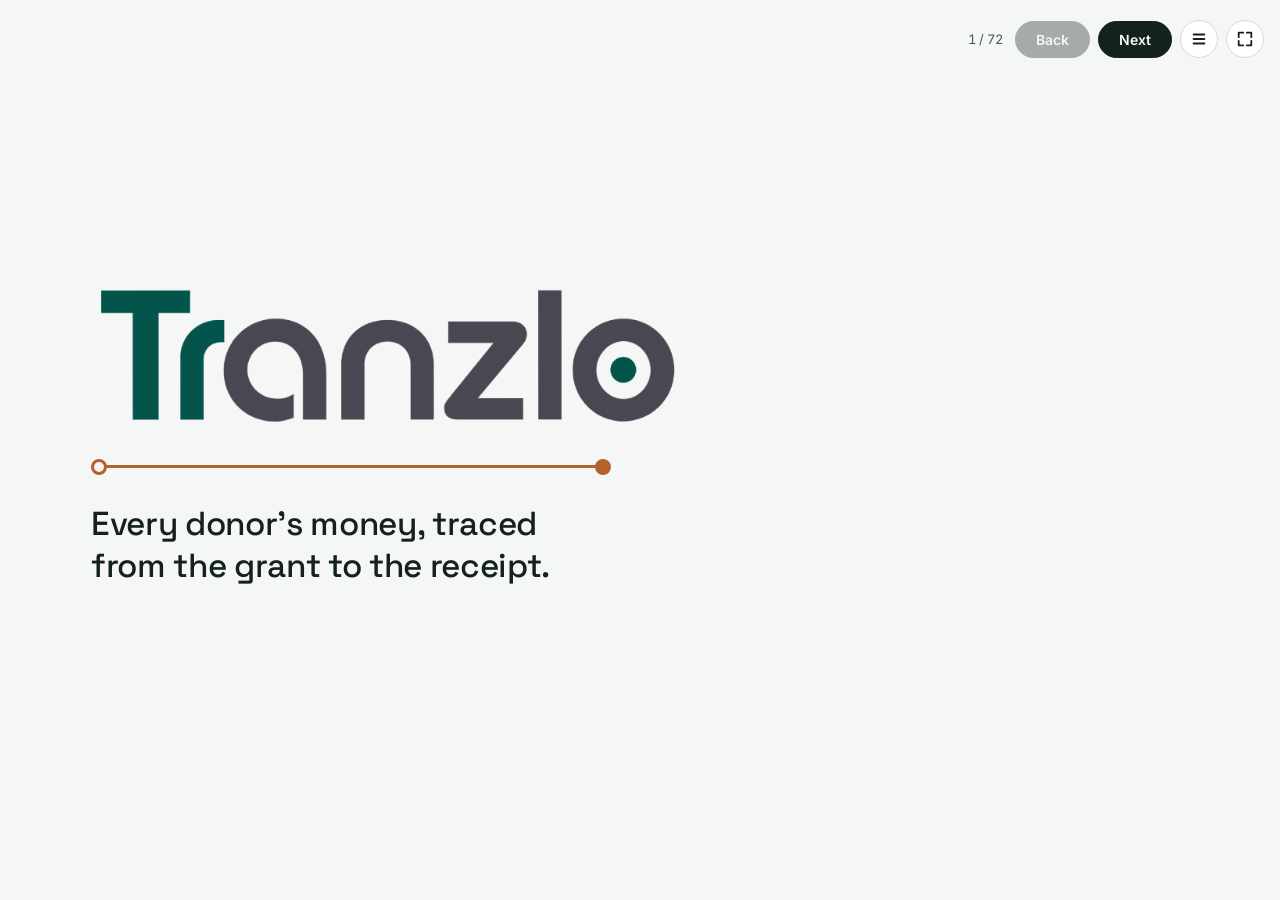
==== Tranzlo-for-ALC.html @ a887c0bc "Initial commit" ====
<!doctype html><html><head><meta charset=utf8><meta name=viewport content="width=device-width,initial-scale=1,viewport-fit=cover"><style>:root{color-scheme:light;box-sizing:border-box;padding-top:env(safe-area-inset-top,0px);padding-bottom:env(safe-area-inset-bottom,0px)}html{scroll-padding-top:env(safe-area-inset-top,0px)}body{margin:0;padding:0;font:14px -apple-system,BlinkMacSystemFont,sans-serif;background:#fff;color:#000}img{max-width:100%}[hidden]:not([hidden=until-found i]){display:none!important}</style></head><body>
<title>Tranzlo for ALC</title>
<meta name="claude:viewport-fit-sides" content="cover">
<link rel="stylesheet" href="https://fonts.googleapis.com/css2?family=Inter:wght@400;500;600&family=Space+Grotesk:wght@500;600;700&display=swap">
<style>
/* Layout: a presenting stage. Step bar on top, the nested-box picture on the left, the current step's points on the right. */
:root{
  --bg:#f5f7f6; --card:#ffffff; --ink:#14211d; --ink-2:#44554f; --line:#d5ddd9;
  --brand:#2d6254; --brand-soft:#e6f0ec; --brand-ink:#1a3e36;
  --copper:#b4622a; --copper-soft:#f8ece2;
  --loc:#ffffff; --dim:.2; --on-light:block; --on-dark:none;
  --display:"Space Grotesk","Segoe UI",system-ui,sans-serif;
  --body:"Inter","Segoe UI",system-ui,sans-serif;
}
@media (prefers-color-scheme: dark){ :root:not([data-theme="light"]){
  --bg:#0f1715; --card:#16211e; --ink:#e9f0ed; --ink-2:#a5b5af; --line:#2c3b36;
  --brand:#6fbfa9; --brand-soft:#1a2f29; --brand-ink:#bfe6da;
  --copper:#e39a62; --copper-soft:#33241a; --loc:#1d2b27; --on-light:none; --on-dark:block; color-scheme:dark } }
:root[data-theme="dark"]{
  --bg:#0f1715; --card:#16211e; --ink:#e9f0ed; --ink-2:#a5b5af; --line:#2c3b36;
  --brand:#6fbfa9; --brand-soft:#1a2f29; --brand-ink:#bfe6da;
  --copper:#e39a62; --copper-soft:#33241a; --loc:#1d2b27; --on-light:none; --on-dark:block; color-scheme:dark }

*{box-sizing:border-box}
body{background:var(--bg);color:var(--ink);font-family:var(--body);font-size:16px;line-height:1.45}
.wrap{max-width:1440px;margin:0 auto;padding-block:20px 32px;
  padding-left:max(16px, env(safe-area-inset-left, 0px));padding-right:max(16px, env(safe-area-inset-right, 0px));
  display:flex;flex-direction:column;gap:16px}
.eyebrow{font-size:12px;letter-spacing:.12em;text-transform:uppercase;color:var(--brand);font-weight:600}
h1{font-family:var(--display);font-size:clamp(22px,2.6vw,34px);line-height:1.15;margin:4px 0 0;text-wrap:balance;letter-spacing:-.02em}

/* Step bar */
.bar{display:flex;flex-wrap:wrap;gap:8px;align-items:center}
.bar button{font:600 14px var(--body);padding:9px 14px;border-radius:999px;border:1px solid var(--line);
  background:var(--card);color:var(--ink-2);cursor:pointer}
.bar button:focus-visible{outline:3px solid var(--copper);outline-offset:2px}
.bar .step[aria-current="step"]{background:var(--brand);border-color:var(--brand);color:var(--bg)}
.bar .step .n{opacity:.7;margin-right:6px;font-variant-numeric:tabular-nums}
.bar .nav{background:var(--ink);border-color:var(--ink);color:var(--bg);padding-inline:20px}
.bar .nav:disabled{opacity:.35;cursor:default}
.bar .steps{display:flex;flex-wrap:wrap;gap:8px;flex:1 1 auto}
.bar .navs{display:flex;gap:8px;align-items:center}
.bar .icon{width:38px;height:38px;padding:0;display:inline-flex;align-items:center;justify-content:center;color:var(--ink)}
.bar .icon svg{width:18px;height:18px;display:block}
.bar .hint{font-size:12px;color:var(--ink-2)}

/* Stage */
.stage{display:grid;grid-template-columns:minmax(0,1.9fr) minmax(0,1fr);gap:20px;align-items:stretch;flex:1 1 auto}
@media (max-width:1000px){.stage{grid-template-columns:minmax(0,1fr)}}

/* Picture */
.fig{container-type:inline-size;container-name:fig;min-width:0;display:flex;flex-direction:column}
.group{border:2px solid var(--brand);border-radius:18px;background:var(--card);padding:16px;display:flex;flex-direction:column;gap:14px;transition:border-color .2s;flex:1 1 auto}
.group-head{display:flex;flex-wrap:wrap;gap:8px 16px;align-items:center;justify-content:space-between}
.group-head .name{font-family:var(--display);font-weight:700;font-size:20px}
.group-head .sub{color:var(--ink-2);font-size:13px;margin-left:8px;font-family:var(--body);font-weight:400}
.chip{border:1px solid var(--line);border-radius:999px;padding:5px 12px;font-size:13px;color:var(--ink-2);background:var(--bg)}
.companies{display:grid;grid-template-columns:minmax(0,1fr) auto minmax(0,1fr);gap:10px;align-items:stretch;flex:1 1 auto}
.company{container-type:inline-size;min-width:0;border:1.5px solid var(--brand);background:var(--brand-soft);border-radius:14px;padding:14px;
  display:flex;flex-direction:column;gap:12px;transition:border-color .2s,background .2s}
.co-head .name{font-family:var(--display);font-weight:600;font-size:17px;color:var(--brand-ink);overflow-wrap:anywhere}
.co-head .sub{font-size:12.5px;color:var(--ink-2)}
.locs{display:grid;grid-template-columns:minmax(0,1fr);grid-auto-rows:1fr;gap:8px;flex:1 1 auto}
.loc{min-width:0;background:var(--loc);border:1.5px solid var(--line);border-radius:10px;padding:10px 12px;display:flex;flex-direction:column;justify-content:center}
.loc .name{font-weight:600;font-size:14px;overflow-wrap:anywhere}
.loc .sub{font-size:12.5px;color:var(--ink-2);margin-top:4px}
.mv{display:flex;flex-wrap:wrap;align-items:center;gap:6px 10px;background:var(--copper-soft);border-radius:10px;padding:8px 12px;font-size:13px}
.mv b{color:var(--copper);font-weight:600}
.mv .route{display:inline-flex;align-items:center;gap:8px;font-weight:600;color:var(--ink)}
.arrow{display:inline-block;width:34px;height:2px;background:var(--copper);position:relative;flex:none}
.arrow::after{content:"";position:absolute;right:-1px;top:-4px;border-left:8px solid var(--copper);border-top:5px solid transparent;border-bottom:5px solid transparent}
.link{display:flex;flex-direction:column;align-items:center;justify-content:center;gap:8px;text-align:center;font-size:12.5px;font-weight:600;color:var(--copper);width:74px}
.link .arrow{width:44px}
.note{font-size:13px;color:var(--ink-2)}
.note b{color:var(--copper);font-weight:600}
@container fig (max-width:640px){
  .companies{grid-template-columns:minmax(0,1fr)}
  .link{flex-direction:row;width:auto;padding:2px 0}
  .link .arrow{transform:rotate(90deg);width:26px}
}
.cap{color:var(--ink-2);font-size:13px;margin:8px 4px 0}

/* Focus: everything fades except the level being explained */
.part{transition:opacity .2s}
.fig.focus .part{opacity:var(--dim)}
.fig.focus .part.on{opacity:1}
/* One fade level only: a part inside a faded box is not faded a second time */
.fig.focus .part:not(.on) .part{opacity:1}
/* The boxes in focus stand out clearly */
.fig.focus .ctl-card.part.on,.fig.focus .mini.part.on,.fig.focus .floor.part.on,.fig.focus .doc.part.on,.fig.focus .ctl-row.part.on,.fig.focus .role.part.on{border-color:var(--brand);box-shadow:0 0 0 3px var(--brand-soft)}
.fig.focus .pstep.part.on{border-color:var(--brand);border-top-color:var(--copper);box-shadow:0 0 0 3px var(--brand-soft)}
.fig:not([data-focus=""]):not([data-focus="company"]) .company{border-color:var(--line);background:transparent}
.fig:not([data-focus=""]):not([data-focus="group"]) .group{border-color:var(--line)}
.fig[data-focus="location"] .loc{border-color:var(--brand)}
@media (prefers-reduced-motion: reduce){.part,.group,.company{transition:none}}

/* Points for the current step */
.panel{min-width:0;background:var(--card);border:1px solid var(--line);border-radius:14px;padding:20px 22px}
.panel .count{font-size:12px;letter-spacing:.1em;text-transform:uppercase;color:var(--ink-2);font-weight:600}
.panel h2{font-family:var(--display);font-size:26px;margin:4px 0 2px;letter-spacing:-.01em}
.panel .what{color:var(--ink-2);margin:0 0 14px;font-size:15px}
.panel ul{margin:0;padding-left:20px;display:flex;flex-direction:column;gap:10px;font-size:17px}
.panel .gain{margin:16px 0 0;padding:12px 14px;border-radius:10px;background:var(--brand-soft);font-size:15px}
.panel .gain b{color:var(--brand-ink)}
.panel[data-k="move"] .gain{background:var(--copper-soft)}
.panel[data-k="move"] .gain b{color:var(--copper)}

details{border:1px dashed var(--line);border-radius:12px;padding:10px 16px;color:var(--ink-2);font-size:14px}
summary{cursor:pointer;font-weight:600;color:var(--ink)}
details ol{margin:10px 0 0;padding-left:20px;display:flex;flex-direction:column;gap:4px}
:fullscreen .wrap{padding-block:28px}
:fullscreen details{display:none}

/* Deck: the bar sits between each page's title and its stage */
[hidden]{display:none!important}
.page{display:contents}
.page>header{order:1} .bar{order:2} .page>.stage{order:3} details{order:4}
.bar .navs{margin-left:auto}
.bar .pos{font-size:13px;color:var(--ink-2);font-variant-numeric:tabular-nums;margin-right:4px}

/* Start page */
.intro{min-width:0;container-type:inline-size;display:flex;flex-direction:column;gap:16px}
.cable{display:grid;grid-template-columns:repeat(8,minmax(0,1fr));background:var(--card);border:1px solid var(--line);border-radius:14px;padding:20px 8px 16px}
.node{position:relative;display:flex;flex-direction:column;align-items:center;gap:10px;text-align:center;font-size:13px;font-weight:600;min-width:0}
.node i{width:16px;height:16px;border-radius:50%;background:var(--card);border:3px solid var(--copper);position:relative;z-index:1}
.node::before{content:"";position:absolute;top:7px;left:-50%;width:100%;height:3px;background:var(--copper)}
.node:first-child::before{display:none}
.node:last-child i{background:var(--copper)}
.areas{display:grid;grid-template-columns:repeat(3,minmax(0,1fr));gap:12px;flex:1 1 auto}
.area{min-width:0;background:var(--card);border:1px solid var(--line);border-radius:12px;padding:14px 16px;display:flex;flex-direction:column;justify-content:center;gap:3px}
.area h3{font-family:var(--display);font-size:19px;margin:0 0 4px;color:var(--brand)}
.area p{margin:0;font-size:14px;color:var(--ink-2)}
.every{background:var(--brand-soft);border-radius:12px;padding:12px 16px;font-size:14.5px}
.every b{color:var(--brand-ink)}
.agenda{margin:0;padding-left:22px;display:flex;flex-direction:column;gap:10px;font-size:16px}
.agenda li::marker{color:var(--brand);font-weight:700}
.agenda b{display:block;font-weight:600}
.agenda span{display:block;font-size:13.5px;color:var(--ink-2)}
@container (max-width:620px){
  .cable{grid-template-columns:repeat(4,minmax(0,1fr));row-gap:16px}
  .node:nth-child(5)::before{display:none}
  .areas{grid-template-columns:repeat(2,minmax(0,1fr))}
}

/* Logo on every page, and the brand mark as a faint watermark */
.on-light{display:var(--on-light)} .on-dark{display:var(--on-dark)}
#deck{position:relative}
.brand{position:absolute;top:22px;right:max(16px, env(safe-area-inset-right, 0px))}
.brand img{height:30px;width:auto}
.wm{position:fixed;right:-7vmin;bottom:-9vmin;width:46vmin;opacity:.05;pointer-events:none;z-index:5}
.wm img{width:100%;height:auto}

/* Cover: the logo large, one tagline, nothing else */
.stage.cover{grid-template-columns:minmax(0,1fr);align-items:center}
.cover-in{display:flex;flex-direction:column;gap:28px;align-items:flex-start;padding:4% 6% 10%}
.cover-logo img{height:clamp(64px,13vw,150px);width:auto;max-width:100%}
.cover-line{display:flex;align-items:center;width:min(520px,80%);height:16px;position:relative}
.cover-line::before{content:"";position:absolute;left:8px;right:8px;top:6.5px;height:3px;background:var(--copper)}
.cover-line i{width:16px;height:16px;border-radius:50%;border:3px solid var(--copper);background:var(--bg);position:relative}
.cover-line i:last-child{margin-left:auto;background:var(--copper)}
.tagline{font-family:var(--display);font-weight:500;font-size:clamp(20px,2.6vw,34px);line-height:1.25;margin:0;max-width:24ch;text-wrap:balance;letter-spacing:-.01em}

/* Page: control and proof. One document in the middle, the five controls around it. */
.ctl{gap:12px}
.ctl-row,.ctl-card,.doc{min-width:0;background:var(--card);border:1px solid var(--line);border-radius:14px;padding:14px 16px}
.ctl-cap{font-size:12px;letter-spacing:.1em;text-transform:uppercase;font-weight:600;color:var(--brand);margin-bottom:8px}
.flow{display:flex;flex-wrap:wrap;align-items:center;gap:8px 10px}
.st{border:1.5px solid var(--line);border-radius:10px;padding:8px 14px;background:var(--bg);min-width:0}
.st b{display:block;font-size:14.5px}
.st span{font-size:12.5px;color:var(--ink-2)}
.st.done{border-color:var(--brand);background:var(--brand-soft)}
.rule{margin-left:auto;background:var(--copper-soft);color:var(--copper);font-weight:600;font-size:13px;border-radius:999px;padding:6px 14px}
.ctl-mid{display:grid;grid-template-columns:minmax(0,1fr) minmax(0,1.15fr) minmax(0,1fr);gap:12px;flex:1 1 auto}
.ctl-card{display:flex;flex-direction:column}
.kv{display:flex;justify-content:space-between;gap:10px;padding:7px 0;border-top:1px solid var(--line);font-size:14px}
.kv:first-of-type{border-top:0}
.kv span:last-child{color:var(--ink-2);text-align:right}
.doc{border:2px solid var(--brand);display:flex;flex-direction:column;gap:6px;justify-content:center}
.doc .kind{font-size:12px;letter-spacing:.1em;text-transform:uppercase;font-weight:600;color:var(--ink-2)}
.doc .no{font-family:var(--display);font-weight:700;font-size:30px;letter-spacing:-.01em;line-height:1.1}
.doc .line{font-size:14.5px;color:var(--ink-2)}
.files{margin-top:10px;display:flex;flex-direction:column;gap:6px}
.file{display:flex;align-items:center;gap:8px;font-size:13.5px;background:var(--bg);border:1px solid var(--line);border-radius:8px;padding:6px 10px;overflow-wrap:anywhere}
.file i{flex:none;width:12px;height:15px;border:1.5px solid var(--copper);border-radius:2px}
.chain{display:flex;flex-direction:column;gap:0}
.chain div{position:relative;padding:6px 0 6px 22px;font-size:14px}
.chain div::before{content:"";position:absolute;left:4px;top:11px;width:9px;height:9px;border-radius:50%;border:2px solid var(--copper);background:var(--card);z-index:1}
.chain div::after{content:"";position:absolute;left:8.5px;top:20px;bottom:-11px;width:2px;background:var(--copper)}
.chain div:last-child::after{display:none}
.chain .this{font-weight:700}
.chain .this::before{background:var(--copper)}
.log{display:grid;grid-template-columns:auto auto minmax(0,1fr);gap:6px 18px;font-size:14px;font-variant-numeric:tabular-nums}
.log .t,.log .w{color:var(--ink-2)}
.log .chg b{color:var(--copper);font-weight:600}
@container fig (max-width:640px){
  .ctl-mid{grid-template-columns:minmax(0,1fr)}
  .rule{margin-left:0}
  .log{grid-template-columns:auto minmax(0,1fr)} .log .w{display:none}
}

/* Page: customer desk. The chat on the left, what the desk makes of it on the right. */
.desk{gap:0}
.desk-grid{display:grid;grid-template-columns:minmax(0,1fr) minmax(0,1.05fr);gap:12px;flex:1 1 auto}
.chat{min-width:0;background:var(--card);border:1px solid var(--line);border-radius:14px;padding:14px 16px;display:flex;flex-direction:column;gap:8px}
.chat-head{display:flex;flex-wrap:wrap;align-items:center;gap:8px;margin-bottom:2px}
.chat-head b{font-family:var(--display);font-size:17px;margin-right:auto}
.msg{max-width:86%;align-self:flex-start;background:var(--bg);border:1px solid var(--line);border-radius:12px 12px 12px 4px;padding:7px 12px;font-size:14px}
.msg small{display:block;font-size:11.5px;color:var(--ink-2);font-weight:600;margin-bottom:1px}
.msg.us{align-self:flex-end;background:var(--brand-soft);border-color:transparent;border-radius:12px 12px 4px 12px}
.msg.ai{background:var(--copper-soft)}
.msg.ai small{color:var(--copper)}
.msg .file{display:inline-flex;margin-top:2px}
.desk-side{min-width:0;display:flex;flex-direction:column;gap:12px}
.desk-side .ctl-card{flex:1 1 auto;justify-content:center}
.stages{display:flex;flex-wrap:wrap;gap:6px}
.stg{font-size:13px;font-weight:600;border:1.5px solid var(--line);border-radius:999px;padding:5px 12px;color:var(--ink-2)}
.stg.done{background:var(--brand-soft);border-color:transparent;color:var(--brand-ink)}
.stg.now{border-color:var(--copper);color:var(--copper);background:var(--copper-soft)}
.fin{margin-top:10px;font-size:13px;color:var(--ink-2)}
.fin b{color:var(--copper);font-weight:600}
.tiles{display:grid;grid-template-columns:repeat(4,minmax(0,1fr));gap:8px}
.tile{min-width:0;background:var(--card);border:1px solid var(--line);border-radius:12px;padding:10px 12px}
.tile b{display:block;font-family:var(--display);font-size:22px;line-height:1.1;font-variant-numeric:tabular-nums}
.tile span{font-size:12.5px;color:var(--ink-2)}
@container fig (max-width:640px){
  .desk-grid{grid-template-columns:minmax(0,1fr)}
  .tiles{grid-template-columns:repeat(2,minmax(0,1fr))}
}

/* Page: the whole order journey. Eight stops across, three lanes down. */
.lanes-wrap{overflow-x:auto;flex:1 1 auto;display:flex;background:var(--card);border:1px solid var(--line);border-radius:14px;padding:16px}
.lanes{flex:1 1 auto;min-width:760px;display:grid;grid-template-columns:70px repeat(8,minmax(0,1fr));grid-template-rows:auto repeat(3,minmax(0,1fr));gap:6px}
.lane-name{font-size:11.5px;letter-spacing:.08em;text-transform:uppercase;font-weight:600;color:var(--ink-2);display:flex;align-items:center}
.lanes .node::before{left:calc(-50% - 6px);width:calc(100% + 6px)}
.lanes .node.first::before{display:none}
.lanes .node{padding:4px 0 8px;font-size:13.5px}
.cell{min-width:0;border-radius:10px;padding:9px 7px;font-size:12.5px;line-height:1.35;display:flex;align-items:center;overflow-wrap:break-word}
.cell.cu{background:var(--bg);border:1px solid var(--line)}
.cell.co{background:var(--brand-soft);color:var(--brand-ink);font-weight:500}
.cell.fi{background:var(--copper-soft)}
.cell.fi.none{background:transparent;border:1px dashed var(--line);color:var(--ink-2)}
.panel .kv span:first-child{color:var(--ink-2);flex:none}
.panel .kv{font-size:15px}
/* Where we are: the small journey line on each journey page */
.track{display:flex;flex-wrap:wrap;align-items:center;gap:4px 6px;font-size:11.5px;font-weight:600;letter-spacing:.04em;color:var(--ink-2)}
.track b{letter-spacing:.12em;text-transform:uppercase;color:var(--brand);margin-right:6px;font-size:12px}
.track span{padding:2px 9px;border-radius:999px;border:1px solid var(--line)}
.track span[role="button"]{cursor:pointer}
.track span[role="button"]:hover{border-color:var(--copper)}
.track span.past{background:var(--brand-soft);border-color:transparent;color:var(--brand-ink)}
.track span.here{background:var(--copper);border-color:var(--copper);color:var(--bg)}

/* Journey page, enhanced: icon rail on top; the whole view shows three lanes, a stop view opens that stop large. */
.jcard{flex:1 1 auto;display:flex;flex-direction:column;gap:12px;background:var(--card);border:1px solid var(--line);border-radius:14px;padding:18px 16px 16px;min-width:0}
.jscroll{overflow-x:auto;display:flex;flex:1 1 auto;padding-top:6px}
.fig.focus .jscroll{flex:0 0 auto}
.fig.focus .lanes .cell,.fig.focus .lanes .lane-name{display:none}
.fig.focus .lanes{grid-template-rows:auto}
.stop{position:relative;display:flex;flex-direction:column;align-items:center;gap:7px;text-align:center;font-size:13.5px;font-weight:600;padding-bottom:6px;min-width:0}
.stop .ico{width:44px;height:44px;border-radius:50%;border:2px solid var(--copper);background:var(--card);color:var(--copper);display:grid;place-items:center;position:relative;z-index:1;transition:background .2s,color .2s,border-color .2s}
.stop svg{width:22px;height:22px;display:block}
.stop::before{content:"";position:absolute;top:21px;left:calc(-50% - 6px);width:calc(100% + 6px);height:3px;background:var(--copper)}
.stop.first::before{display:none}
.fig.focus .stop.part{opacity:1}
.fig.focus .stop{color:var(--ink-2)}
.fig.focus .stop::before{background:var(--line)}
.fig.focus .stop .ico{border-color:var(--line);color:var(--ink-2)}
.fig.focus .stop.past::before,.fig.focus .stop.on::before{background:var(--copper)}
.fig.focus .stop.past .ico{background:var(--brand-soft);border-color:var(--brand);color:var(--brand)}
.fig.focus .stop.on{color:var(--ink)}
.fig.focus .stop.on .ico{background:var(--copper);border-color:var(--copper);color:var(--card);box-shadow:0 0 0 4px var(--copper-soft)}
.sd{display:none}
.fig.focus .sd.on{display:flex;flex-direction:column;gap:10px;flex:1 1 auto}
.band{flex:1 1 0;min-width:0;border-radius:12px;padding:14px 18px;display:grid;grid-template-columns:96px minmax(0,1fr);align-items:center;gap:8px}
.band.cu{background:var(--bg);border:1px solid var(--line)}
.band.co{background:var(--brand-soft)}
.band.fi{background:var(--copper-soft)}
.band.fi.none{background:transparent;border:1px dashed var(--line)}
.band .big{font-family:var(--display);font-weight:600;font-size:22px;line-height:1.2;margin:0;letter-spacing:-.01em}
.band.fi.none .big{color:var(--ink-2);font-weight:500}
.docs{display:flex;flex-wrap:wrap;gap:6px;margin-top:10px}
.docs span{background:var(--card);border-radius:999px;padding:4px 12px;font-size:13.5px;font-weight:500;color:var(--brand-ink)}
@container fig (max-width:640px){ .band{grid-template-columns:minmax(0,1fr)} .band .big{font-size:19px} }

/* Page: sale order. The order document on the left, what happens around it on the right. */
.so-grid{display:grid;grid-template-columns:minmax(0,1.1fr) minmax(0,1fr);gap:12px;flex:1 1 auto}
.doc.so{justify-content:flex-start;gap:12px;background:var(--card)}
.so-head{display:flex;align-items:baseline;gap:10px;flex-wrap:wrap}
.so-head .no{font-size:26px}
.tag{margin-left:auto;font-size:12.5px;font-weight:600;border-radius:999px;padding:4px 12px;background:var(--copper-soft);color:var(--copper)}
.so-meta{display:grid;grid-template-columns:repeat(2,minmax(0,1fr));gap:8px 16px;font-size:14px}
.so-meta small{display:block;font-size:11.5px;color:var(--ink-2);font-weight:600;letter-spacing:.04em;text-transform:uppercase}
.so-lines{display:grid;grid-template-columns:minmax(0,1fr) auto auto auto;gap:6px 14px;font-size:14px;font-variant-numeric:tabular-nums;border-top:1px solid var(--line);border-bottom:1px solid var(--line);padding:10px 0}
.so-lines .h{font-size:11.5px;color:var(--ink-2);font-weight:600;letter-spacing:.04em;text-transform:uppercase}
.so-lines .r{text-align:right}
.so-stock{background:var(--copper-soft);border-radius:10px;padding:8px 12px;font-size:13.5px}
.so-stock b{color:var(--copper)}
.so-tot{margin-top:auto;display:grid;grid-template-columns:minmax(0,1fr) auto;gap:4px 18px;font-size:14px;font-variant-numeric:tabular-nums}
.so-tot span:nth-child(odd){text-align:right;color:var(--ink-2)}
.so-tot span:nth-child(even){text-align:right}
.so-tot .net{font-family:var(--display);font-weight:700;font-size:18px;color:var(--ink)}
.so-side{min-width:0;display:flex;flex-direction:column;gap:12px}
.so-side .ctl-card{flex:1 1 auto;justify-content:center;padding:12px 16px}
.so-side .st{padding:5px 10px}
.so-side .st b{font-size:13.5px}
.pbar{display:grid;grid-template-columns:86px minmax(0,1fr) auto;align-items:center;gap:10px;font-size:13.5px;padding:3px 0;font-variant-numeric:tabular-nums}
.pbar i{display:block;height:8px;border-radius:4px;background:var(--line);position:relative;overflow:hidden}
.pbar i::after{content:"";position:absolute;inset:0 auto 0 0;width:var(--w,0%);background:var(--brand);border-radius:4px}
.pbar span:last-child{color:var(--ink-2)}
.so-side .kv{padding:4px 0;font-size:13.5px;font-variant-numeric:tabular-nums}
.so-side .kv.sum span{font-weight:700;color:var(--ink)}
@container fig (max-width:640px){ .so-grid{grid-template-columns:minmax(0,1fr)} }

/* Page: advance. Three documents in a row, the ledger under them, the final invoice sum at the bottom. */
.adv{gap:12px}
.adv-row{display:grid;grid-template-columns:minmax(0,1fr) auto minmax(0,1.15fr) auto minmax(0,1fr);gap:10px;align-items:stretch}
.adv-row>.arrow{align-self:center}
.mini{min-width:0;background:var(--card);border:1px solid var(--line);border-radius:14px;padding:12px 14px;display:flex;flex-direction:column;gap:2px}
.mini.key{border:2px solid var(--copper)}
.mini .kind{font-size:11.5px;letter-spacing:.1em;text-transform:uppercase;font-weight:600;color:var(--ink-2)}
.mini .no{font-family:var(--display);font-weight:700;font-size:20px;line-height:1.15}
.mini .amt{font-family:var(--display);font-weight:600;font-size:18px;font-variant-numeric:tabular-nums;margin-top:4px}
.mini .sub{font-size:12.5px;color:var(--ink-2)}
.gl{display:grid;grid-template-columns:auto minmax(0,1fr) auto auto;gap:5px 18px;font-size:14px;font-variant-numeric:tabular-nums}
.gl .h{font-size:11.5px;color:var(--ink-2);font-weight:600;letter-spacing:.04em;text-transform:uppercase}
.gl .r{text-align:right}
.gl .d{font-weight:600;color:var(--ink-2)}
.gl .sep{grid-column:1/-1;border-top:1px solid var(--line);margin:3px 0}
.gl .lia{color:var(--copper);font-weight:600}
.eq{display:flex;flex-wrap:wrap;align-items:center;gap:8px 12px}
.eq .box{background:var(--bg);border:1px solid var(--line);border-radius:10px;padding:8px 14px;min-width:0}
.eq .box small{display:block;font-size:11.5px;color:var(--ink-2);font-weight:600;letter-spacing:.04em;text-transform:uppercase}
.eq .box b{font-family:var(--display);font-size:19px;font-variant-numeric:tabular-nums}
.eq .box.res{background:var(--brand-soft);border-color:var(--brand)}
.eq .op{font-family:var(--display);font-size:22px;color:var(--ink-2)}
.adv .ctl-row{flex:1 1 auto;display:flex;flex-direction:column;justify-content:center}
@container fig (max-width:640px){
  .adv-row{grid-template-columns:minmax(0,1fr)} .adv-row>.arrow{transform:rotate(90deg);justify-self:center}
  .gl{grid-template-columns:minmax(0,1fr) auto auto} .gl .d{grid-column:1/-1}
}

/* Page: purchase. Seven documents in a row, one delivery counted at each point, and the ledger. */
.pur{gap:12px}
.pflow{display:grid;grid-template-columns:repeat(7,minmax(0,1fr));gap:6px}
.pstep{min-width:0;background:var(--card);border:1px solid var(--line);border-top:3px solid var(--copper);border-radius:10px;padding:8px 9px;display:flex;flex-direction:column;gap:2px}
.pstep b{font-size:13px;line-height:1.25}
.pstep span{font-size:11.5px;color:var(--ink-2)}
.pstep .n{font-family:var(--display);font-weight:700;font-size:12px;color:var(--copper)}
.pur-mid{display:grid;grid-template-columns:minmax(0,1fr) minmax(0,1.1fr);gap:12px;flex:1 1 auto}
.count-row{display:grid;grid-template-columns:minmax(0,1fr) auto;gap:10px;align-items:baseline;padding:8px 0;border-top:1px solid var(--line);font-size:14px;font-variant-numeric:tabular-nums}
.count-row:first-of-type{border-top:0}
.count-row small{display:block;font-size:12px;color:var(--ink-2)}
.count-row b{font-family:var(--display);font-size:17px;white-space:nowrap}
.count-row .bad{color:var(--copper)}
.pur .gl{font-size:13.5px;gap:4px 14px}
@container fig (max-width:640px){
  .pflow{grid-template-columns:repeat(2,minmax(0,1fr))}
  .pur-mid{grid-template-columns:minmax(0,1fr)}
}

/* Page: production. Plan on top, the floor in the middle, cost and books at the bottom. */
.prod{gap:10px}
.prod-top,.prod-bot{display:grid;grid-template-columns:repeat(3,minmax(0,1fr));gap:10px}
.prod-bot{grid-template-columns:minmax(0,.72fr) minmax(0,.72fr) minmax(0,1.56fr);flex:1 1 auto}
.prod .ctl-card{padding:10px 14px}
.prod .ctl-cap{margin-bottom:4px}
.prod .kv{padding:4px 0;font-size:13.5px;font-variant-numeric:tabular-nums}
.prod .kv.sum span{font-weight:700;color:var(--ink)}
.prod .mo{font-family:var(--display);font-weight:700;font-size:22px;line-height:1.1}
.prod .sub{font-size:12.5px;color:var(--ink-2)}
.floor{background:var(--card);border:1px solid var(--line);border-radius:14px;padding:10px 14px;display:flex;flex-direction:column;gap:8px}
.stg-row{display:grid;grid-template-columns:repeat(6,minmax(0,1fr));gap:6px}
.sc{min-width:0;border:1.5px solid var(--line);border-radius:10px;padding:7px 9px;display:flex;flex-direction:column;gap:1px;position:relative}
.sc b{font-size:13px;line-height:1.2}
.sc span{font-size:11.5px;color:var(--ink-2);font-variant-numeric:tabular-nums}
.sc .st-tag{font-weight:600}
.sc.done{background:var(--brand-soft);border-color:transparent}
.sc.done .st-tag{color:var(--brand)}
.sc.run{border-color:var(--copper);background:var(--copper-soft)}
.sc.run .st-tag{color:var(--copper)}
.waste-note{font-size:12.5px;color:var(--ink-2)}
.waste-note b{color:var(--copper)}
.trace{display:flex;flex-direction:column;gap:0;font-size:13px}
.trace div{position:relative;padding:3px 0 3px 18px}
.trace div::before{content:"";position:absolute;left:3px;top:9px;width:7px;height:7px;border-radius:50%;background:var(--brand)}
.trace div::after{content:"";position:absolute;left:6px;top:16px;bottom:-6px;width:1.5px;background:var(--line)}
.trace div:last-child::after{display:none}
.trace small{color:var(--ink-2)}
.prod .gl{font-size:12.5px;gap:2px 12px}
.prod .gl span:nth-child(4n+2){white-space:nowrap}
@container fig (max-width:640px){
  .prod-top,.prod-bot{grid-template-columns:minmax(0,1fr)}
  .stg-row{grid-template-columns:repeat(2,minmax(0,1fr))}
}

/* Page: delivery. Documents across, the order's quantities and the gate pass side by side, then status and books. */
.dlv{gap:10px}
.dflow{display:grid;grid-template-columns:repeat(4,minmax(0,1fr));gap:8px}
.dlv-mid,.dlv-bot{display:grid;grid-template-columns:minmax(0,1fr) minmax(0,1fr);gap:10px}
.dlv-mid{grid-template-columns:minmax(0,1fr) minmax(0,1fr) minmax(0,.8fr)}
.dlv-mid{flex:1 1 auto}
.dlv .ctl-card{padding:10px 14px}
.dlv .kv{padding:5px 0;font-size:13.5px;font-variant-numeric:tabular-nums}
.dlv .kv.sum span{font-weight:700;color:var(--ink)}
.dlv .kv .muted{color:var(--ink-2)}
.drums{display:flex;flex-wrap:wrap;gap:4px;margin-top:6px}
.drums i{width:22px;height:22px;border-radius:50%;border:2.5px solid var(--brand);background:var(--brand-soft);position:relative}
.drums i::after{content:"";position:absolute;inset:6px;border-radius:50%;background:var(--brand)}
.drums i.part480{border-style:dashed}
.dlv .gl{font-size:13px;gap:3px 12px}
@container fig (max-width:640px){
  .dflow{grid-template-columns:repeat(2,minmax(0,1fr))}
  .dlv-mid,.dlv-bot{grid-template-columns:minmax(0,1fr)}
}

/* Page: invoice. Deliveries feed one invoice; the bill, the credit check and the books side by side. */
.inv{gap:10px}
.iflow{display:grid;grid-template-columns:repeat(3,minmax(0,1fr)) auto minmax(0,1.2fr);gap:8px;align-items:stretch}
.iflow>.arrow{align-self:center}
.iflow .pstep.key{border:2px solid var(--copper);border-top-width:3px}
.inv-mid{display:grid;grid-template-columns:minmax(0,1fr) minmax(0,1.25fr);gap:10px;flex:1 1 auto}
.inv-left{display:flex;flex-direction:column;gap:10px;min-width:0}
.inv .ctl-card{padding:10px 14px}
.inv .kv{padding:4px 0;font-size:13.5px;font-variant-numeric:tabular-nums}
.inv .kv.sum span{font-weight:700;color:var(--ink)}
.inv .kv.big span:last-child{font-family:var(--display);font-size:20px}
.inv .kv .ok{color:var(--brand);font-weight:600}
.inv .gl{font-size:12.5px;gap:2px 12px}
.inv .gl span:nth-child(4n+2){white-space:nowrap}
@container fig (max-width:640px){
  .iflow{grid-template-columns:minmax(0,1fr)} .iflow>.arrow{transform:rotate(90deg);justify-self:center}
  .inv-mid{grid-template-columns:minmax(0,1fr)}
}

/* Page: payment. Cheque path on top, the invoice settling and the aging beside it, reminders and books at the bottom. */
.pay{gap:10px}
.pay-row,.pay-bot{display:grid;grid-template-columns:minmax(0,1fr) minmax(0,1fr);gap:10px}
.pay-row{flex:1 1 auto}
.pay .ctl-card{padding:10px 14px}
.pay .kv{padding:4px 0;font-size:13.5px;font-variant-numeric:tabular-nums}
.pay .kv.sum span{font-weight:700;color:var(--ink)}
.paid{font-size:12.5px;font-weight:600;border-radius:999px;padding:2px 10px;background:var(--brand-soft);color:var(--brand-ink)}
.age{display:grid;grid-template-columns:repeat(5,minmax(0,1fr));gap:6px;margin-top:4px}
.age div{min-width:0;border-radius:8px;padding:6px 8px;background:var(--bg);border:1px solid var(--line)}
.age small{display:block;font-size:11px;color:var(--ink-2);font-weight:600}
.age b{font-family:var(--display);font-size:15px;font-variant-numeric:tabular-nums}
.age .late{background:var(--copper-soft);border-color:transparent}
.age .late b{color:var(--copper)}
.cheq{display:flex;flex-wrap:wrap;gap:6px;align-items:center}
.pay .gl{font-size:12.5px;gap:2px 12px}
.pay .gl span:nth-child(4n+2){white-space:nowrap}
@container fig (max-width:640px){ .pay-row,.pay-bot{grid-template-columns:minmax(0,1fr)} .age{grid-template-columns:repeat(2,minmax(0,1fr))} }

/* Page: people. Lifecycle across the top, one employee's month in the middle, payroll in the books at the bottom. */
.ppl{gap:10px}
.lflow{display:grid;grid-template-columns:repeat(6,minmax(0,1fr));gap:6px}
.ppl-mid,.ppl-bot{display:grid;grid-template-columns:minmax(0,.9fr) minmax(0,1fr) minmax(0,1fr);gap:10px}
.ppl-mid{flex:1 1 auto}
.ppl-bot{grid-template-columns:minmax(0,.8fr) minmax(0,1.2fr)}
.ppl .ctl-card{padding:10px 14px}
.ppl .kv{padding:4px 0;font-size:13.5px;font-variant-numeric:tabular-nums}
.ppl .kv.sum span{font-weight:700;color:var(--ink)}
.emp{display:flex;gap:10px;align-items:center;margin-bottom:4px}
.emp .av{width:38px;height:38px;border-radius:50%;background:var(--brand-soft);color:var(--brand-ink);display:grid;place-items:center;font-family:var(--display);font-weight:700;flex:none}
.emp b{display:block;font-size:15px}
.emp span{font-size:12.5px;color:var(--ink-2)}
.days{display:grid;grid-template-columns:repeat(4,minmax(0,1fr));gap:6px;margin:4px 0}
.days div{border-radius:8px;padding:6px 8px;background:var(--bg);border:1px solid var(--line);min-width:0}
.days small{display:block;font-size:11px;color:var(--ink-2);font-weight:600}
.days b{font-family:var(--display);font-size:17px}
.days .warn{background:var(--copper-soft);border-color:transparent}
.ppl .gl{font-size:12.5px;gap:2px 12px}
.ppl .gl span:nth-child(4n+2){white-space:nowrap}
@container fig (max-width:640px){
  .lflow{grid-template-columns:repeat(2,minmax(0,1fr))}
  .ppl-mid,.ppl-bot{grid-template-columns:minmax(0,1fr)}
}

/* Page menu: jump straight to any page */
.bar{position:relative}
.menu{order:2;position:absolute;right:max(16px, env(safe-area-inset-right, 0px));top:150px;z-index:20;width:min(360px,calc(100vw - 32px));max-height:calc(100vh - 180px);overflow:auto;background:var(--card);border:1px solid var(--line);border-radius:14px;box-shadow:0 16px 48px rgba(16,24,40,.18);padding:10px}
.menu-head{font-size:12px;letter-spacing:.1em;text-transform:uppercase;font-weight:600;color:var(--ink-2);padding:4px 8px 8px}
.menu ol{list-style:none;margin:0;padding:0;display:flex;flex-direction:column;gap:2px}
.menu button{width:100%;display:flex;gap:10px;align-items:baseline;text-align:left;font:500 15px var(--body);color:var(--ink);background:none;border:0;border-radius:8px;padding:8px 10px;cursor:pointer}
.menu button:hover,.menu button:focus-visible{background:var(--bg);outline:none}
.menu button .pn{font-variant-numeric:tabular-nums;color:var(--ink-2);font-size:13px;width:22px;flex:none}
.menu button[aria-current="page"]{background:var(--brand-soft);color:var(--brand-ink);font-weight:600}
.menu .sep{height:1px;background:var(--line);margin:4px 8px}

/* Page: finance overview. Where every stop posted, then the in-between accounts, reports and month end. */
.fin-o{gap:10px}
.posts{display:grid;grid-template-columns:repeat(4,minmax(0,1fr));gap:6px}
.post{min-width:0;background:var(--card);border:1px solid var(--line);border-top:3px solid var(--copper);border-radius:10px;padding:7px 10px}
.post b{display:block;font-size:13px}
.post span{font-size:12px;color:var(--ink-2);line-height:1.3;display:block}
.fo-mid,.fo-bot{display:grid;grid-template-columns:repeat(3,minmax(0,1fr));gap:10px}
.fo-mid{flex:1 1 auto}
.fo-bot{grid-template-columns:repeat(2,minmax(0,1fr))}
.fin-o .ctl-card{padding:10px 14px}
.fin-o .kv{padding:4px 0;font-size:13.5px;font-variant-numeric:tabular-nums}
.zero{color:var(--brand);font-weight:700}
.tags{display:flex;flex-wrap:wrap;gap:6px}
.tags span{font-size:13px;border:1px solid var(--line);background:var(--bg);border-radius:999px;padding:4px 11px}
.lock{display:flex;flex-wrap:wrap;align-items:center;gap:4px}
.lock .arrow{width:16px}
.lock .stg{padding:4px 9px}
@container fig (max-width:640px){
  .posts{grid-template-columns:repeat(2,minmax(0,1fr))}
  .fo-mid,.fo-bot{grid-template-columns:minmax(0,1fr)}
}

/* Page: management view. One card per person in the room, each a miniature of their dashboard. */
.mgmt{gap:10px}
.roles{display:grid;grid-template-columns:repeat(3,minmax(0,1fr));gap:10px;flex:1 1 auto}
.role{min-width:0;background:var(--card);border:1px solid var(--line);border-radius:14px;padding:10px 14px;display:flex;flex-direction:column;gap:8px}
.role-h{display:flex;justify-content:space-between;align-items:baseline;gap:8px}
.role-h b{font-family:var(--display);font-size:16px}
.role-h span{font-size:11.5px;color:var(--ink-2);text-align:right}
.mt{display:grid;grid-template-columns:repeat(2,minmax(0,1fr));gap:6px}
.mt div{min-width:0;background:var(--bg);border-radius:8px;padding:6px 9px}
.mt small{display:block;font-size:11.5px;color:var(--ink-2)}
.mt b{font-family:var(--display);font-size:18px;font-variant-numeric:tabular-nums}
.mt .warn{background:var(--copper-soft)}
.mt .warn b{color:var(--copper)}
.everyone{display:flex;flex-wrap:wrap;gap:6px;align-items:center}
.everyone .ctl-cap{margin:0 6px 0 0}
@container fig (max-width:640px){ .roles{grid-template-columns:minmax(0,1fr)} }

/* Page: next steps. Four phases on a week line, what we need from you underneath. */
.nxt{gap:12px}
.phases{display:grid;grid-template-columns:repeat(4,minmax(0,1fr));gap:10px;flex:1 1 auto}
.phase{min-width:0;background:var(--card);border:1px solid var(--line);border-top:4px solid var(--brand);border-radius:12px;padding:12px 14px;display:flex;flex-direction:column;gap:6px}
.phase .wk{font-size:12px;letter-spacing:.08em;text-transform:uppercase;font-weight:600;color:var(--copper)}
.phase b{font-family:var(--display);font-size:18px;line-height:1.2}
.phase ul{margin:0;padding-left:18px;font-size:13.5px;display:flex;flex-direction:column;gap:4px;color:var(--ink-2)}
.phase .out{margin-top:auto;font-size:13px;background:var(--brand-soft);color:var(--brand-ink);border-radius:8px;padding:6px 10px;font-weight:500}
.wkline{display:grid;grid-template-columns:repeat(4,minmax(0,1fr));gap:10px}
.wkline span{height:6px;border-radius:3px;background:var(--brand)}
.wkline span:last-child{background:var(--copper)}
.need .tags span{background:var(--card)}
@container fig (max-width:640px){ .phases,.wkline{grid-template-columns:minmax(0,1fr)} }

/* ===== ALC deck additions ===== */
.kv.sum span{font-weight:700;color:var(--ink)}
.ok{color:var(--brand);font-weight:600}
.rej{color:var(--copper);font-weight:600}
.flag{display:inline-block;font-size:11.5px;font-weight:600;border-radius:999px;padding:1px 8px;background:var(--copper-soft);color:var(--copper)}
.soon{display:inline-block;font-size:11px;font-weight:600;letter-spacing:.04em;border-radius:999px;padding:1px 8px;border:1px dashed var(--copper);color:var(--copper);margin-left:6px;vertical-align:middle}

/* Page: by hand vs with Tranzlo */
.hand{gap:8px}
.hand-head,.hand-row{display:grid;grid-template-columns:minmax(0,.5fr) minmax(0,1fr) minmax(0,1fr);gap:8px}
.hand-head span{font-size:12px;letter-spacing:.1em;text-transform:uppercase;font-weight:600;color:var(--ink-2);padding:0 4px}
.hand-head span:nth-child(2){color:var(--copper)} .hand-head span:nth-child(3){color:var(--brand)}
.hand-row{flex:1 1 0}
.hand-row>div{min-width:0;border-radius:12px;padding:10px 14px;display:flex;flex-direction:column;justify-content:center;font-size:14.5px;line-height:1.4}
.hand-row .lbl{background:var(--card);border:1px solid var(--line)}
.hand-row .lbl b{font-family:var(--display);font-size:17px;line-height:1.2}
.hand-row .bad{background:var(--copper-soft)}
.hand-row .good{background:var(--brand-soft);color:var(--brand-ink)}
.fig.focus .hand-row.part.on .lbl{border-color:var(--brand);box-shadow:0 0 0 3px var(--brand-soft)}
@container fig (max-width:640px){ .hand-head{display:none} .hand-row{grid-template-columns:minmax(0,1fr)} }

/* Page: many donors, one set of books */
.mny{gap:10px}
.mny-top,.mny-bot{display:grid;grid-template-columns:repeat(3,minmax(0,1fr));gap:10px}
.mny-bot{flex:1 1 auto;grid-template-columns:minmax(0,1.35fr) minmax(0,.9fr) minmax(0,.9fr)}
.mny .ctl-card,.res .ctl-card,.flt .ctl-card,.tie .ctl-card{padding:10px 14px}
.mny .kv,.res .kv,.flt .kv,.tie .kv{padding:4px 0;font-size:13.5px;font-variant-numeric:tabular-nums}
.mny .gl,.flt .gl,.tie .gl{font-size:12.5px;gap:2px 12px}
.share{display:flex;height:28px;border-radius:8px;overflow:hidden;margin:6px 0 6px;font-size:12px;font-weight:600}
.share span{display:flex;align-items:center;justify-content:center;color:var(--bg);min-width:0;white-space:nowrap}
.share .a{background:var(--brand)} .share .b{background:var(--copper)} .share .c{background:var(--ink-2)}
.dot{display:inline-block;width:9px;height:9px;border-radius:50%;margin-right:6px;vertical-align:baseline}
.dot.a{background:var(--brand)} .dot.b{background:var(--copper)} .dot.c{background:var(--ink-2)}
.mny .pbar{grid-template-columns:112px minmax(0,1fr) auto}
@container fig (max-width:640px){ .mny-top,.mny-bot{grid-template-columns:minmax(0,1fr)} }

/* Page: results and donor reporting */
.res{gap:10px}
.res-top{display:grid;grid-template-columns:minmax(0,1fr) minmax(0,1.1fr);gap:10px;flex:1 1 auto}
.res-bot{display:grid;grid-template-columns:repeat(3,minmax(0,1fr));gap:10px}
.tree div{position:relative;padding:4px 0 4px calc(var(--l,0) * 18px + 16px);font-size:13.5px}
.tree div::before{content:"";position:absolute;left:calc(var(--l,0) * 18px + 3px);top:11px;width:8px;height:8px;border-radius:50%;background:var(--brand)}
.tree div.ind::before{background:var(--copper);border-radius:2px}
.tree small{display:block;color:var(--ink-2);font-size:12px}
.bd{display:grid;grid-template-columns:repeat(4,minmax(0,1fr));gap:6px;margin-top:6px}
.bd div{background:var(--bg);border-radius:8px;padding:6px 8px;min-width:0}
.bd small{display:block;font-size:11px;color:var(--ink-2);font-weight:600}
.bd b{font-family:var(--display);font-size:16px;font-variant-numeric:tabular-nums}
.sch{display:grid;grid-template-columns:auto minmax(0,1fr) auto;gap:6px 12px;font-size:13.5px;align-items:center}
.sch .stg{padding:2px 10px;font-size:12px;text-align:center}
@container fig (max-width:640px){ .res-top,.res-bot{grid-template-columns:minmax(0,1fr)} .bd{grid-template-columns:repeat(2,minmax(0,1fr))} }

/* Page: expense float */
.flt{gap:10px}
.pflow.f8{grid-template-columns:repeat(8,minmax(0,1fr))}
.flt-mid{display:grid;grid-template-columns:minmax(0,.8fr) minmax(0,1.5fr);gap:10px;flex:1 1 auto}
.flt-bot{display:grid;grid-template-columns:minmax(0,1.5fr) minmax(0,.8fr);gap:10px}
.flt .pstep{padding:6px 9px}
.rcpt{font-size:11.5px;color:var(--brand);border:1px solid var(--brand);border-radius:999px;padding:0 7px;margin-left:4px}
.flt .doc{justify-content:flex-start;gap:4px;padding:10px 14px}
.flt .doc .no{font-size:24px}
.spend{display:grid;grid-template-columns:auto minmax(0,1fr) auto auto;gap:6px 12px;font-size:13.5px;align-items:center;font-variant-numeric:tabular-nums}
.spend .h{font-size:11.5px;color:var(--ink-2);font-weight:600;letter-spacing:.04em;text-transform:uppercase}
.spend .r{text-align:right}
.spend .sep{grid-column:1/-1;border-top:1px solid var(--line);margin:2px 0}
.spend small{display:block;font-size:11.5px;color:var(--ink-2)}
@container fig (max-width:640px){ .pflow.f8{grid-template-columns:repeat(2,minmax(0,1fr))} .flt-mid,.flt-bot{grid-template-columns:minmax(0,1fr)} }

/* Page: the float lands on the grant */
.tie{gap:10px}
.tie-row{display:grid;grid-template-columns:minmax(0,1fr) auto minmax(0,1fr) auto minmax(0,1fr) auto minmax(0,1fr);gap:8px;align-items:stretch}
.tie-row>.arrow{align-self:center;width:22px}
.rc{display:flex;gap:8px;align-items:center;margin-top:4px}
.rc i{flex:none;width:30px;height:38px;border:1.5px solid var(--copper);border-radius:3px;background:repeating-linear-gradient(var(--card) 0 6px,var(--copper-soft) 6px 8px)}
.rc span{font-size:12.5px;color:var(--ink-2)}
.tie-bot{display:grid;grid-template-columns:minmax(0,1.4fr) minmax(0,1fr) minmax(0,.9fr);gap:10px;flex:1 1 auto}
.tie-bot .ctl-card{justify-content:center}
.legend{display:flex;flex-wrap:wrap;gap:4px 14px;font-size:13px;color:var(--ink-2)}
.kv span{white-space:normal}
.tie .pbar{grid-template-columns:104px minmax(0,1fr) auto}
@container fig (max-width:640px){
  .tie-row{grid-template-columns:minmax(0,1fr)} .tie-row>.arrow{transform:rotate(90deg);justify-self:center}
  .tie-bot{grid-template-columns:minmax(0,1fr)}
}
.lanes .cell.dn{background:var(--bg);border:1px solid var(--line)}

</style>

<div class="wm" aria-hidden="true"><img class="on-light" src="[data-uri]" alt=""><img class="on-dark" src="[data-uri]" alt=""></div>
<div class="wrap" id="deck">
  <nav class="bar" aria-label="Presentation steps">
    <div class="steps" id="steps"></div>
    <div class="navs">
      <span class="pos" id="pos"></span>
      <button type="button" class="nav" id="back">Back</button>
      <button type="button" class="nav" id="next">Next</button>
      <button type="button" class="icon" id="jump" aria-label="Go to page" title="Go to page (G)" aria-expanded="false" aria-controls="menu">
        <svg viewBox="0 0 20 20" fill="none" stroke="currentColor" stroke-width="2" stroke-linecap="round" aria-hidden="true"><path d="M4 5h12M4 10h12M4 15h12"/></svg>
      </button>
      <button type="button" class="icon" id="full" aria-label="Full screen" title="Full screen (F)">
        <svg viewBox="0 0 20 20" fill="none" stroke="currentColor" stroke-width="2" stroke-linecap="round" stroke-linejoin="round" aria-hidden="true"><path d="M3 8V3h5M12 3h5v5M17 12v5h-5M8 17H3v-5"/></svg>
      </button>
    </div>
  </nav>
  <div class="menu" id="menu" role="dialog" aria-label="Go to page" hidden><div class="menu-head">Go to page</div><ol id="menu-list"></ol></div>

  <section class="page" id="pgc" data-title="Cover">
  <div class="stage cover">
    <div class="cover-in">
      <div class="cover-logo"><img class="on-light" src="[data-uri]" alt="Tranzlo"><img class="on-dark" src="[data-uri]" alt="Tranzlo"></div>
      <div class="cover-line" aria-hidden="true"><i></i><i></i></div>
      <p class="tagline">Every donor's money, traced from the grant to the receipt.</p>
    </div>
  </div>
  </section>

  <section class="page" id="pg0" data-title="The Tranzlo platform" hidden>
  <header>
    <div class="eyebrow">The Tranzlo platform</div>
    <h1>Funding, programmes, finance and people, working in one system.</h1>
  </header>
  <div class="stage">
    <div class="intro">
      <div class="cable" aria-label="The grant journey">
        <div class="node"><i></i><span>Opportunity</span></div>
        <div class="node"><i></i><span>Proposal</span></div>
        <div class="node"><i></i><span>Grant</span></div>
        <div class="node"><i></i><span>Workplan</span></div>
        <div class="node"><i></i><span>Spend</span></div>
        <div class="node"><i></i><span>Results</span></div>
        <div class="node"><i></i><span>Report</span></div>
        <div class="node"><i></i><span>Closeout</span></div>
      </div>
      <div class="areas">
        <div class="area"><h3>Funding</h3><p>Donors and pipeline</p><p>Grants and tranches</p><p>Donor reports</p></div>
        <div class="area"><h3>Programmes</h3><p>Projects and workplans</p><p>Results and beneficiaries</p><p>Risks and deliverables</p></div>
        <div class="area"><h3>Finance</h3><p>Fund accounting per grant</p><p>Expense floats</p><p>Bank, cash and budgets</p></div>
        <div class="area"><h3>Purchase</h3><p>Requisitions and orders</p><p>Quotations and approvals</p><p>Stores and assets</p></div>
        <div class="area"><h3>People</h3><p>Employees and attendance</p><p>Payroll split by grant</p><p>Self-service on the phone</p></div>
        <div class="area"><h3>Insight</h3><p>Dashboards for each role</p><p>Reports and export</p><p>Reminders before deadlines</p></div>
      </div>
      <div class="every"><b>On every screen:</b> approvals · audit log · attachments · permissions by project · WhatsApp, SMS and email · AI assistant</div>
    </div>
    <aside class="panel">
      <div class="count">Today</div>
      <h2>What we will cover</h2>
      <p class="what">Explained on the slides; expense floats also shown live</p>
      <ol class="agenda">
        <li><b>Platform core</b><span>Donors, grants, projects; approvals and audit</span></li>
        <li><b>What goes wrong by hand</b><span>Where grant money and proof get lost</span></li>
        <li><b>One grant, start to finish</b><span>From the call for proposals to closeout</span></li>
        <li><b>Many donors, one set of books</b><span>Shared costs, budgets, results, donor reports</span></li>
        <li><b>Expense floats, live</b><span>Field cash, with a receipt behind every spend, charged to the grant</span></li>
        <li><b>Management view and next steps</b></li>
      </ol>
      <p class="gain"><b>One system:</b> the programme team and finance work on the same grants, so the donor report matches the books.</p>
    </aside>
  </div>
  </section>

  <section class="page" id="pg1" data-title="Structure: donors, grants, projects" data-keys="|org|donor|grant|project|split" data-labels="Whole picture|Organisation|Donors|Grants|Projects|Shared costs" hidden>
  <header>
    <div class="eyebrow">Platform core · Structure</div>
    <h1>One organisation. Every donor's money kept in its own fund.</h1>
  </header>
  <div class="stage">
    <div class="fig" data-focus="">
      <div class="group">
        <div class="group-head part k-org">
          <div class="name">ALC<span class="sub">one sign-in · one private database</span></div>
          <div class="chip">Head office and field offices · access by project</div>
        </div>

        <div class="companies">
          <div class="company">
            <div class="co-head part k-donor">
              <div class="name">Northway Foundation</div>
              <div class="sub">Donor · restricted funds · quarterly reports</div>
            </div>
            <div class="locs">
              <div class="loc part k-grant"><div class="name">Grant NWF-2026-01</div><div class="sub">24,000,000 · Jul 2026 to Dec 2027 · two tranches</div></div>
              <div class="loc part k-project"><div class="name">Project: Clean water, Tharparkar</div><div class="sub">Field office Mithi · 40 hand pumps, 12 villages</div></div>
              <div class="loc part k-project"><div class="name">Project: Hygiene in schools</div><div class="sub">Field office Mithi · 30 schools</div></div>
            </div>
          </div>

          <div class="link part k-split"><span>One cost</span><span class="arrow"></span><span>split by share</span></div>

          <div class="company">
            <div class="co-head part k-donor">
              <div class="name">Clearwater Trust</div>
              <div class="sub">Donor · restricted funds · six-monthly reports</div>
            </div>
            <div class="locs">
              <div class="loc part k-grant"><div class="name">Grant CWT-2026-04</div><div class="sub">9,500,000 · Jan to Dec 2026 · three tranches</div></div>
              <div class="loc part k-project"><div class="name">Project: Girls' education, Swat</div><div class="sub">Field office Mingora · 18 community schools</div></div>
              <div class="loc part k-project"><div class="name">Core funds</div><div class="sub">ALC's own money · head office costs</div></div>
            </div>
          </div>
        </div>

        <div class="mv part k-split">
          <span class="route">Field coordinator salary 150,000 <span class="arrow"></span> 40 % Northway · 35 % Clearwater · 25 % core funds</span>
        </div>
      </div>
      <p class="cap">Example donors, grants and figures, for illustration.</p>
    </div>

    <aside class="panel" data-k="" aria-live="polite">
      <section data-s="0">
        <div class="count">Step 1 of 6</div>
        <h2>Four levels</h2>
        <p class="what">Organisation, donor, grant, project</p>
        <ul>
          <li>ALC signs in once and sees every donor</li>
          <li>Each grant is its own fund with its own rules</li>
          <li>Each project knows which grant pays for it</li>
          <li>A shared cost is split between grants, never charged twice</li>
        </ul>
        <p class="gain"><b>What you gain:</b> "how much of this donor's money is left?" is answered from the books, not from a spreadsheet.</p>
      </section>
      <section data-s="1" hidden>
        <div class="count">Step 2 of 6</div>
        <h2>Organisation</h2>
        <p class="what">ALC in Tranzlo</p>
        <ul>
          <li>Your own database, separate from every other customer</li>
          <li>Head office and field offices as locations</li>
          <li>Staff see only the projects they work on</li>
          <li>One chart of accounts for every grant</li>
        </ul>
        <p class="gain"><b>What you gain:</b> a field officer in Mithi never sees Swat's costs, and management sees everything.</p>
      </section>
      <section data-s="2" hidden>
        <div class="count">Step 3 of 6</div>
        <h2>Donors</h2>
        <p class="what">Everything about a donor on one record</p>
        <ul>
          <li>Contacts and every meeting, call and email logged</li>
          <li>The donor's rules: report format, dates, allowed costs</li>
          <li>Funding history across all their grants</li>
          <li>Pipeline of proposals still waiting</li>
        </ul>
        <p class="gain"><b>What you gain:</b> when a staff member leaves, the donor relationship stays with ALC.</p>
      </section>
      <section data-s="3" hidden>
        <div class="count">Step 4 of 6</div>
        <h2>Grants</h2>
        <p class="what">One agreement, one fund</p>
        <ul>
          <li>Amount, dates, currency and tranches</li>
          <li>Budget by line, over the grant's own period, not your fiscal year</li>
          <li>Allowed costs and spending dates checked on every entry</li>
          <li>Amendments approved before they change the grant</li>
        </ul>
        <p class="gain"><b>What you gain:</b> a cost the donor does not allow is caught when it is entered, not by the donor's auditor.</p>
      </section>
      <section data-s="4" hidden>
        <div class="count">Step 5 of 6</div>
        <h2>Projects</h2>
        <p class="what">The work the grant pays for</p>
        <ul>
          <li>Team, workplan, milestones and deliverables</li>
          <li>Results against targets</li>
          <li>Risks and issues</li>
          <li>Every purchase, salary and field spend tagged to it</li>
        </ul>
        <p class="gain"><b>What you gain:</b> programme progress and money spent sit side by side for each project.</p>
      </section>
      <section data-s="5" hidden>
        <div class="count">Step 6 of 6</div>
        <h2>Shared costs</h2>
        <p class="what">One cost, several donors</p>
        <ul>
          <li>A bill can be split between grants and projects</li>
          <li>Each employee's salary split is set once; payroll applies it every month</li>
          <li>The shares always add up to 100 %</li>
          <li>Each donor's report shows only its own share</li>
        </ul>
        <p class="gain"><b>What you gain:</b> no salary is charged 60 % to one donor and 60 % to another.</p>
      </section>
    </aside>
  </div>
  </section>

  <section class="page" id="pg2" data-title="Control and proof" data-keys="|perm|approve|link|attach|audit" data-labels="Whole picture|Permissions|Approvals|Linked documents|Attachments|Audit log" hidden>
  <header>
    <div class="eyebrow">Platform core · Control and proof</div>
    <h1>Every document is controlled before it posts, and provable to the donor after.</h1>
  </header>
  <div class="stage">
    <div class="fig ctl" data-focus="">
      <div class="ctl-row part k-approve">
        <div class="ctl-cap">Approval</div>
        <div class="flow">
          <div class="st"><b>Saved</b><span>Procurement officer</span></div><span class="arrow"></span>
          <div class="st"><b>Level 1</b><span>Project manager</span></div><span class="arrow"></span>
          <div class="st"><b>Level 2</b><span>Finance manager</span></div><span class="arrow"></span>
          <div class="st done"><b>Approved</b><span>Ready to order</span></div>
          <div class="rule">Rule: above your limit, the Executive Director is added</div>
        </div>
      </div>

      <div class="ctl-mid">
        <div class="ctl-card part k-perm">
          <div class="ctl-cap">Who can do what</div>
          <div class="kv"><span>Procurement officer</span><span>Create, edit</span></div>
          <div class="kv"><span>Project manager</span><span>Approve, own project</span></div>
          <div class="kv"><span>Field officer</span><span>View, own project</span></div>
          <div class="kv"><span>Another project's team</span><span>No access</span></div>
        </div>

        <div class="doc">
          <div class="kind">Purchase order</div>
          <div class="no">PO-77</div>
          <div class="line">Hand pumps and pipes, 10 sets</div>
          <div class="line">Grant NWF-2026-01 · Clean water, Tharparkar</div>
          <div class="files part k-attach">
            <div class="file"><i></i>Three quotations.pdf</div>
            <div class="file"><i></i>Comparative statement.pdf</div>
          </div>
        </div>

        <div class="ctl-card part k-link">
          <div class="ctl-cap">Linked documents</div>
          <div class="chain">
            <div>Purchase requisition</div>
            <div class="this">Purchase order PO-77</div>
            <div>Goods received note</div>
            <div>Supplier invoice</div>
            <div>Bank payment</div>
          </div>
        </div>
      </div>

      <div class="ctl-row part k-audit">
        <div class="ctl-cap">Audit log</div>
        <div class="log">
          <span class="t">10:02</span><span class="w">Procurement officer</span><span class="chg">Created PO-77</span>
          <span class="t">10:20</span><span class="w">Procurement officer</span><span class="chg">Grant <b>CWT-2026-04 → NWF-2026-01</b></span>
          <span class="t">11:10</span><span class="w">Project manager</span><span class="chg">Approved, level 1</span>
          <span class="t">14:35</span><span class="w">Finance manager</span><span class="chg">Approved, level 2</span>
        </div>
      </div>
    </div>

    <aside class="panel" data-k="" aria-live="polite">
      <section data-s="0">
        <div class="count">Step 1 of 6</div>
        <h2>Five controls</h2>
        <p class="what">The same on every document, in every module</p>
        <ul>
          <li>Only the right people can create or change it</li>
          <li>It waits for approval before it takes effect</li>
          <li>It is linked to what came before and after</li>
          <li>Its papers stay attached to it</li>
          <li>Every change is recorded</li>
        </ul>
        <p class="gain"><b>What you gain:</b> the donor's auditor finds the answer on the document itself.</p>
      </section>
      <section data-s="1" hidden>
        <div class="count">Step 2 of 6</div>
        <h2>Permissions</h2>
        <p class="what">Who can open a screen, and which projects they see</p>
        <ul>
          <li>View, create, edit and delete given separately, screen by screen</li>
          <li>Ready-made roles for finance, programmes and the field</li>
          <li>Project-level access: staff see only their own projects</li>
          <li>Access also limited by office</li>
        </ul>
        <p class="gain"><b>What you gain:</b> each person sees only the grants and projects their job needs.</p>
      </section>
      <section data-s="2" hidden>
        <div class="count">Step 3 of 6</div>
        <h2>Approvals</h2>
        <p class="what">You decide which documents wait, and for whom</p>
        <ul>
          <li>Set per document type, department and office</li>
          <li>Several levels, each with its own approvers</li>
          <li>Rules by amount</li>
          <li>Proposals, amendments and donor reports go through approval too</li>
          <li>One My Approvals inbox, on the phone as well</li>
        </ul>
        <p class="gain"><b>What you gain:</b> segregation of duties that a donor audit expects, without paper files moving between desks.</p>
      </section>
      <section data-s="3" hidden>
        <div class="count">Step 4 of 6</div>
        <h2>Linked documents</h2>
        <p class="what">Each document is made from the one before it</p>
        <ul>
          <li>Requisition, order, goods received, invoice, payment</li>
          <li>The whole chain shows on any document in it</li>
          <li>Open a linked document in one click</li>
          <li>Print the full chain for the audit file</li>
        </ul>
        <p class="gain"><b>What you gain:</b> the procurement trail a donor asks for is one print, not a folder search.</p>
      </section>
      <section data-s="4" hidden>
        <div class="count">Step 5 of 6</div>
        <h2>Attachments</h2>
        <p class="what">The papers live with the document</p>
        <ul>
          <li>Quotations, contracts and receipts on the document</li>
          <li>Files can be added after the document is locked</li>
          <li>Receipt photos taken on the phone in the field</li>
          <li>Remarks kept as a running log</li>
        </ul>
        <p class="gain"><b>What you gain:</b> the evidence behind every cost is where the cost is.</p>
      </section>
      <section data-s="5" hidden>
        <div class="count">Step 6 of 6</div>
        <h2>Audit log</h2>
        <p class="what">Written by the system, not by the user</p>
        <ul>
          <li>Every save recorded: who, when, old and new value</li>
          <li>Approve, post and lock actions recorded too</li>
          <li>Moving a cost from one grant to another shows up here</li>
          <li>One Logs screen to search it all</li>
        </ul>
        <p class="gain"><b>What you gain:</b> nobody can quietly move a cost to the donor with money left.</p>
      </section>
    </aside>
  </div>
  </section>

  <section class="page" id="pgp" data-title="What goes wrong by hand" data-keys="|mix|share|cash|report|dead" data-labels="Whole picture|Money mixed|Shared costs|Field cash|Donor reports|Deadlines and rules" hidden>
  <header>
    <div class="eyebrow">Grants run on spreadsheets</div>
    <h1>Where donor money and proof get lost when grants are run by hand.</h1>
  </header>
  <div class="stage">
    <div class="fig hand" data-focus="">
      <div class="hand-head"><span></span><span>By hand</span><span>With Tranzlo</span></div>
      <div class="hand-row part k-mix">
        <div class="lbl"><b>Money mixed</b></div>
        <div class="bad">One bank account and one spreadsheet per donor. Nobody can say which donor paid for a cost.</div>
        <div class="good">Every entry carries its grant and project. Each donor's balance is read from the books.</div>
      </div>
      <div class="hand-row part k-share">
        <div class="lbl"><b>Shared costs</b></div>
        <div class="bad">Salaries split by guess at year end. The same cost lands in two donors' reports.</div>
        <div class="good">Split set once per employee or bill; payroll applies it. Shares always add up to 100 %.</div>
      </div>
      <div class="hand-row part k-cash">
        <div class="lbl"><b>Field cash</b></div>
        <div class="bad">Petty cash in a notebook, receipts in a pocket, staff leave still holding cash.</div>
        <div class="good">Expense floats: receipt photo on the phone, checked line by line, recovered on exit.</div>
      </div>
      <div class="hand-row part k-report">
        <div class="lbl"><b>Donor reports</b></div>
        <div class="bad">Rebuilt every quarter from three files. Figures do not match the accounts.</div>
        <div class="good">Built from the ledger and the results, approved, then frozen as submitted.</div>
      </div>
      <div class="hand-row part k-dead">
        <div class="lbl"><b>Deadlines and rules</b></div>
        <div class="bad">Report dates missed. Spending after the grant ended. Costs the donor never allowed.</div>
        <div class="good">Reminders before every due date. Out-of-period and not-allowed costs warned or stopped.</div>
      </div>
    </div>

    <aside class="panel" data-k="" aria-live="polite">
      <section data-s="0">
        <div class="count">Step 1 of 6</div>
        <h2>Five common leaks</h2>
        <p class="what">Seen in most organisations that run several grants</p>
        <ul>
          <li>Money from different donors is mixed</li>
          <li>Shared costs are split by guess</li>
          <li>Field cash has no trail</li>
          <li>Donor reports are rebuilt by hand</li>
          <li>Deadlines and donor rules depend on memory</li>
        </ul>
        <p class="gain"><b>The cost:</b> disallowed costs paid back to the donor, late reports, and trust lost at renewal time.</p>
      </section>
      <section data-s="1" hidden>
        <div class="count">Step 2 of 6</div>
        <h2>Money mixed</h2>
        <p class="what">"Which donor paid for this?"</p>
        <ul>
          <li>By hand: answered by searching files, often wrongly</li>
          <li>Tranzlo: every voucher, purchase and salary line carries its grant</li>
          <li>Received, spent and remaining per grant, any day</li>
        </ul>
        <p class="gain"><b>What you gain:</b> each donor's fund balance is always known and always matches the books.</p>
      </section>
      <section data-s="2" hidden>
        <div class="count">Step 3 of 6</div>
        <h2>Shared costs</h2>
        <p class="what">One coordinator works on three grants</p>
        <ul>
          <li>By hand: split decided when the report is due</li>
          <li>Tranzlo: the split is set on the employee, dated, and applied by payroll</li>
          <li>A bill can be split between grants on the voucher itself</li>
        </ul>
        <p class="gain"><b>What you gain:</b> no cost is charged twice, and every split can be explained.</p>
      </section>
      <section data-s="3" hidden>
        <div class="count">Step 4 of 6</div>
        <h2>Field cash</h2>
        <p class="what">Money handed to staff for field work</p>
        <ul>
          <li>By hand: given in cash, settled weeks later, receipts missing</li>
          <li>Tranzlo: each float numbered, spends recorded on the phone with a photo</li>
          <li>Accounts approves line by line and the rest comes back</li>
        </ul>
        <p class="gain"><b>What you gain:</b> every amount in the field has a receipt and a grant. We show this live.</p>
      </section>
      <section data-s="4" hidden>
        <div class="count">Step 5 of 6</div>
        <h2>Donor reports</h2>
        <p class="what">Each donor wants its own format and dates</p>
        <ul>
          <li>By hand: copy figures from accounts, results from field sheets</li>
          <li>Tranzlo: figures from the ledger, results from the results entry</li>
          <li>Once submitted, the report never changes</li>
        </ul>
        <p class="gain"><b>What you gain:</b> what the donor received can always be shown again, exactly.</p>
      </section>
      <section data-s="5" hidden>
        <div class="count">Step 6 of 6</div>
        <h2>Deadlines and rules</h2>
        <p class="what">The donor agreement as working rules</p>
        <ul>
          <li>Report schedule made from the agreement</li>
          <li>Reminders before reports, milestones and grant end</li>
          <li>Spending outside the grant dates or on a not-allowed account is caught when entered</li>
        </ul>
        <p class="gain"><b>What you gain:</b> nothing depends on one person remembering a date.</p>
      </section>
    </aside>
  </div>
  </section>

  <section class="page" id="pgj" data-title="One grant, start to finish" data-keys="|s1|s2|s3|s4|s5|s6|s7|s8" data-labels="Whole journey|Opportunity|Proposal|Grant|Workplan|Spend|Results|Report|Closeout" hidden>
  <header>
    <div class="eyebrow">Donor and grant management · the grant journey</div>
    <h1>One grant, from the call for proposals to the final report.</h1>
  </header>
  <div class="stage">
    <div class="fig" data-focus="">
      <div class="jcard">
        <div class="jscroll">
          <div class="lanes">
            <div></div><div class="stop first part k-s1" data-i="1"><span class="ico"><svg viewBox="0 0 24 24" fill="none" stroke="currentColor" stroke-width="1.8" stroke-linecap="round" stroke-linejoin="round" aria-hidden="true"><path d="M5 21V4h12l-2.5 4L17 12H5"/></svg></span><span>Opportunity</span></div><div class="stop part k-s2" data-i="2"><span class="ico"><svg viewBox="0 0 24 24" fill="none" stroke="currentColor" stroke-width="1.8" stroke-linecap="round" stroke-linejoin="round" aria-hidden="true"><path d="M7 3h7l4 4v14H7z"/><path d="M14 3v4h4M10 12h5M10 16h5"/></svg></span><span>Proposal</span></div><div class="stop part k-s3" data-i="3"><span class="ico"><svg viewBox="0 0 24 24" fill="none" stroke="currentColor" stroke-width="1.8" stroke-linecap="round" stroke-linejoin="round" aria-hidden="true"><circle cx="12" cy="9" r="5.5"/><path d="M9 14l-2 7 5-2 5 2-2-7"/></svg></span><span>Grant</span></div><div class="stop part k-s4" data-i="4"><span class="ico"><svg viewBox="0 0 24 24" fill="none" stroke="currentColor" stroke-width="1.8" stroke-linecap="round" stroke-linejoin="round" aria-hidden="true"><rect x="4" y="5" width="16" height="15" rx="2"/><path d="M4 10h16M9 3v4M15 3v4"/></svg></span><span>Workplan</span></div><div class="stop part k-s5" data-i="5"><span class="ico"><svg viewBox="0 0 24 24" fill="none" stroke="currentColor" stroke-width="1.8" stroke-linecap="round" stroke-linejoin="round" aria-hidden="true"><rect x="3" y="6" width="18" height="13" rx="2"/><path d="M3 10h18M16 15h2"/></svg></span><span>Spend</span></div><div class="stop part k-s6" data-i="6"><span class="ico"><svg viewBox="0 0 24 24" fill="none" stroke="currentColor" stroke-width="1.8" stroke-linecap="round" stroke-linejoin="round" aria-hidden="true"><path d="M4 20h16M7 20v-6M12 20V8M17 20v-9"/></svg></span><span>Results</span></div><div class="stop part k-s7" data-i="7"><span class="ico"><svg viewBox="0 0 24 24" fill="none" stroke="currentColor" stroke-width="1.8" stroke-linecap="round" stroke-linejoin="round" aria-hidden="true"><path d="M6 3h12v18H6z"/><path d="M9 17v-3M12 17v-6M15 17v-4"/></svg></span><span>Report</span></div><div class="stop part k-s8" data-i="8"><span class="ico"><svg viewBox="0 0 24 24" fill="none" stroke="currentColor" stroke-width="1.8" stroke-linecap="round" stroke-linejoin="round" aria-hidden="true"><rect x="5" y="11" width="14" height="10" rx="2"/><path d="M8 11V7a4 4 0 0 1 8 0v4"/></svg></span><span>Closeout</span></div>
            <div class="lane-name">Donor</div><div class="cell cu part k-s1">Announces a call for proposals</div><div class="cell cu part k-s2">Receives the proposal</div><div class="cell cu part k-s3">Signs, sends tranche 1</div><div class="cell cu part k-s4">Agrees the workplan</div><div class="cell cu part k-s5">Expects agreed costs only</div><div class="cell cu part k-s6">Wants proof of change</div><div class="cell cu part k-s7">Receives the report on time</div><div class="cell cu part k-s8">Receives the final report</div>
            <div class="lane-name">ALC team</div><div class="cell co part k-s1">Opportunity on the pipeline</div><div class="cell co part k-s2">Proposal and budget, approved inside</div><div class="cell co part k-s3">Convert: grant, project, schedule</div><div class="cell co part k-s4">Activities, milestones, tasks</div><div class="cell co part k-s5">Purchases, salaries, field floats</div><div class="cell co part k-s6">Results by period, with evidence</div><div class="cell co part k-s7">Narrative, figures, results</div><div class="cell co part k-s8">Closeout checklist</div>
            <div class="lane-name">Finance</div><div class="cell fi none part k-s1">Nothing posted</div><div class="cell fi none part k-s2">Nothing posted</div><div class="cell fi part k-s3">Tranche into the grant's fund</div><div class="cell fi part k-s4">Grant budget by line</div><div class="cell fi part k-s5">Cost on the grant, rules checked</div><div class="cell fi none part k-s6">Nothing posted</div><div class="cell fi part k-s7">Income recognised as spent</div><div class="cell fi part k-s8">Grant closed to new costs</div>
          </div>
        </div>
        <div class="sd part k-s1">
          <div class="band cu"><span class="lane-name">Donor</span><p class="big">Announces a call for proposals</p></div>
          <div class="band co"><span class="lane-name">ALC team</span><div><p class="big">The opportunity goes on the pipeline, with its deadline and chance of winning</p><div class="docs"><span>Opportunity</span><span>Follow-up tasks</span></div></div></div>
          <div class="band fi none"><span class="lane-name">Finance</span><p class="big">Nothing is posted yet.</p></div>
        </div>
        <div class="sd part k-s2">
          <div class="band cu"><span class="lane-name">Donor</span><p class="big">Receives the proposal</p></div>
          <div class="band co"><span class="lane-name">ALC team</span><div><p class="big">Proposal and its budget lines, approved inside ALC, then submitted</p><div class="docs"><span>Proposal</span><span>Budget lines</span><span>Approval</span><span>Donor decision</span></div></div></div>
          <div class="band fi none"><span class="lane-name">Finance</span><p class="big">Nothing is posted yet.</p></div>
        </div>
        <div class="sd part k-s3">
          <div class="band cu"><span class="lane-name">Donor</span><p class="big">Signs the agreement and sends the first tranche</p></div>
          <div class="band co"><span class="lane-name">ALC team</span><div><p class="big">One click turns the won proposal into the grant, the project and the report schedule</p><div class="docs"><span>Grant</span><span>Project</span><span>Report schedule</span><span>Compliance checklist</span></div></div></div>
          <div class="band fi"><span class="lane-name">Finance</span><p class="big">The tranche is received into the grant's own fund.</p></div>
        </div>
        <div class="sd part k-s4">
          <div class="band cu"><span class="lane-name">Donor</span><p class="big">Agrees the workplan</p></div>
          <div class="band co"><span class="lane-name">ALC team</span><div><p class="big">Activities on a timeline, milestones, deliverables, and tasks for each person</p><div class="docs"><span>Workplan</span><span>Gantt</span><span>Deliverables</span><span>Project team</span></div></div></div>
          <div class="band fi"><span class="lane-name">Finance</span><p class="big">The grant budget is set by line, over the grant's own dates.</p></div>
        </div>
        <div class="sd part k-s5">
          <div class="band cu"><span class="lane-name">Donor</span><p class="big">Expects money spent only on agreed costs</p></div>
          <div class="band co"><span class="lane-name">ALC team</span><div><p class="big">Every purchase, salary and field spend is tagged to the grant and project</p><div class="docs"><span>Purchase order</span><span>Payroll split</span><span>Expense float</span></div></div></div>
          <div class="band fi"><span class="lane-name">Finance</span><p class="big">The cost lands on the grant. Budget, dates and allowed costs are checked.</p></div>
        </div>
        <div class="sd part k-s6">
          <div class="band cu"><span class="lane-name">Donor</span><p class="big">Wants proof that lives changed</p></div>
          <div class="band co"><span class="lane-name">ALC team</span><div><p class="big">Results entered by period against targets, by sex, age and village</p><div class="docs"><span>Logframe</span><span>Indicator results</span><span>Beneficiaries</span><span>Evidence</span></div></div></div>
          <div class="band fi none"><span class="lane-name">Finance</span><p class="big">Nothing is posted.</p></div>
        </div>
        <div class="sd part k-s7">
          <div class="band cu"><span class="lane-name">Donor</span><p class="big">Receives the report on time</p></div>
          <div class="band co"><span class="lane-name">ALC team</span><div><p class="big">One report: narrative, figures from the books, results. Approved, then frozen</p><div class="docs"><span>Donor report</span><span>Approval</span><span>PDF</span></div></div></div>
          <div class="band fi"><span class="lane-name">Finance</span><p class="big">Grant income is recognised as the money is spent.</p></div>
        </div>
        <div class="sd part k-s8">
          <div class="band cu"><span class="lane-name">Donor</span><p class="big">Receives the final report</p></div>
          <div class="band co"><span class="lane-name">ALC team</span><div><p class="big">Closeout checklist: final report, deliverables accepted, documents filed, assets handed over</p><div class="docs"><span>Closeout checklist</span><span>Final report</span></div></div></div>
          <div class="band fi"><span class="lane-name">Finance</span><p class="big">The grant is closed. New costs to it are warned or stopped, by your setting.</p></div>
        </div>
      </div>
    </div>
    <aside class="panel" data-k="" aria-live="polite">
      <section data-s="0">
        <div class="count">The grant journey</div>
        <h2>One grant, eight stops</h2>
        <p class="what">We follow grant NWF-2026-01 from the call to closeout</p>
        <ul>
          <li><b>Donor:</b> what the donor sees or expects</li>
          <li><b>ALC team:</b> the record your team keeps in Tranzlo</li>
          <li><b>Finance:</b> what reaches the accounts</li>
          <li>Each stop is made from the one before it; nothing is typed twice</li>
        </ul>
        <p class="gain"><b>How we present:</b> this part is explained on the slides. The live demo is expense floats.</p>
      </section>
      <section data-s="1" hidden>
        <div class="count">Stop 1 of 8</div>
        <h2>Opportunity</h2>
        <p class="what">Who does it, and where in Tranzlo</p>
        <div class="kv"><span>Who</span><span>Partnerships team</span></div>
        <div class="kv"><span>In Tranzlo</span><span>Pipeline</span></div>
        <div class="kv"><span>Records</span><span>Opportunity, tasks</span></div>
        <p class="gain"><b>What you gain:</b> every call you are chasing is on one board, with its deadline and value.</p>
      </section>
      <section data-s="2" hidden>
        <div class="count">Stop 2 of 8</div>
        <h2>Proposal</h2>
        <p class="what">Who does it, and where in Tranzlo</p>
        <div class="kv"><span>Who</span><span>Partnerships, Finance, Director</span></div>
        <div class="kv"><span>In Tranzlo</span><span>Pipeline, Approvals</span></div>
        <div class="kv"><span>Records</span><span>Proposal, budget lines</span></div>
        <p class="gain"><b>What you gain:</b> no proposal leaves without Finance agreeing its budget.</p>
      </section>
      <section data-s="3" hidden>
        <div class="count">Stop 3 of 8</div>
        <h2>Grant</h2>
        <p class="what">Who does it, and where in Tranzlo</p>
        <div class="kv"><span>Who</span><span>Partnerships, Finance</span></div>
        <div class="kv"><span>In Tranzlo</span><span>Grants</span></div>
        <div class="kv"><span>Records</span><span>Grant, project, schedule, checklist</span></div>
        <p class="gain"><b>What you gain:</b> the donor's dates, tranches and rules become working rules on day one.</p>
      </section>
      <section data-s="4" hidden>
        <div class="count">Stop 4 of 8</div>
        <h2>Workplan</h2>
        <p class="what">Who does it, and where in Tranzlo</p>
        <div class="kv"><span>Who</span><span>Project manager</span></div>
        <div class="kv"><span>In Tranzlo</span><span>Projects, Tasks</span></div>
        <div class="kv"><span>Records</span><span>Activities, milestones, deliverables</span></div>
        <p class="gain"><b>What you gain:</b> delays show up while there is still time to fix them.</p>
      </section>
      <section data-s="5" hidden>
        <div class="count">Stop 5 of 8</div>
        <h2>Spend</h2>
        <p class="what">Who does it, and where in Tranzlo</p>
        <div class="kv"><span>Who</span><span>Procurement, HR, field staff, Accounts</span></div>
        <div class="kv"><span>In Tranzlo</span><span>Purchase, Payroll, Expense floats</span></div>
        <div class="kv"><span>Records</span><span>Each cost tagged to the grant</span></div>
        <p class="gain"><b>What you gain:</b> the grant balance is right every day, not after a month-end clean-up.</p>
      </section>
      <section data-s="6" hidden>
        <div class="count">Stop 6 of 8</div>
        <h2>Results</h2>
        <p class="what">Who does it, and where in Tranzlo</p>
        <div class="kv"><span>Who</span><span>M&amp;E officer, field staff</span></div>
        <div class="kv"><span>In Tranzlo</span><span>Logframe, Results entry</span></div>
        <div class="kv"><span>Records</span><span>Results by period, with evidence</span></div>
        <p class="gain"><b>What you gain:</b> the donor sees progress against target, broken down as they asked.</p>
      </section>
      <section data-s="7" hidden>
        <div class="count">Stop 7 of 8</div>
        <h2>Report</h2>
        <p class="what">Who does it, and where in Tranzlo</p>
        <div class="kv"><span>Who</span><span>Project manager, Finance, Director</span></div>
        <div class="kv"><span>In Tranzlo</span><span>Reporting centre</span></div>
        <div class="kv"><span>Records</span><span>Donor report, approval, PDF</span></div>
        <p class="gain"><b>What you gain:</b> the report's figures match the books, because they come from the books.</p>
      </section>
      <section data-s="8" hidden>
        <div class="count">Stop 8 of 8</div>
        <h2>Closeout</h2>
        <p class="what">Who does it, and where in Tranzlo</p>
        <div class="kv"><span>Who</span><span>Project manager, Finance</span></div>
        <div class="kv"><span>In Tranzlo</span><span>Projects, Grants</span></div>
        <div class="kv"><span>Records</span><span>Closeout checklist</span></div>
        <p class="gain"><b>What you gain:</b> a grant cannot be closed with a report, deliverable or document missing.</p>
      </section>
    </aside>
  </div>
  </section>

  <section class="page" id="pgm" data-title="Many donors, one set of books" data-keys="|tag|split|salary|rules|budget|bal" data-labels="Whole picture|Tagged|Split bill|Salary split|Donor rules|Grant budget|Fund balance" hidden>
  <header>
    <div class="eyebrow">Donor and grant management · fund accounting</div>
    <h1>Many donors, one set of books, and each donor sees only its share.</h1>
  </header>
  <div class="stage">
    <div class="fig mny" data-focus="">
      <div class="mny-top">
        <div class="ctl-card part k-tag">
          <div class="ctl-cap">Every line carries its grant</div>
          <div class="kv"><span>Hand pumps, PO-77</span><span>NWF-2026-01</span></div>
          <div class="kv"><span>Teacher stipends</span><span>CWT-2026-04</span></div>
          <div class="kv"><span>Office rent, head office</span><span>Core funds</span></div>
          <div class="kv"><span>Field float EF-112</span><span>NWF-2026-01</span></div>
        </div>
        <div class="ctl-card part k-split">
          <div class="ctl-cap">One bill, split on the voucher</div>
          <div class="kv"><span>Vehicle hire, November</span><span>45,000</span></div>
          <div class="share"><span class="a" style="width:40%">18,000</span><span class="b" style="width:35%">15,750</span><span class="c" style="width:25%">11,250</span></div>
          <div class="legend"><span><i class="dot a"></i>Northway 40 %</span><span><i class="dot b"></i>Clearwater 35 %</span><span><i class="dot c"></i>Core 25 %</span></div>
        </div>
        <div class="ctl-card part k-salary">
          <div class="ctl-cap">Salary split, applied by payroll</div>
          <div class="kv"><span>Field coordinator, monthly</span><span>150,000</span></div>
          <div class="share"><span class="a" style="width:40%">60,000</span><span class="b" style="width:35%">52,500</span><span class="c" style="width:25%">37,500</span></div>
          <div class="kv"><span>Set on the employee</span><span>Total 100 %</span></div>
        </div>
      </div>
      <div class="mny-bot">
        <div class="ctl-card part k-budget">
          <div class="ctl-cap">Grant NWF-2026-01 · budget against spent</div>
          <div class="pbar"><span>Staff</span><i style="--w:40%"></i><span>3.84 m of 9.6 m</span></div>
          <div class="pbar"><span>Water schemes</span><i style="--w:27%"></i><span>2.95 m of 10.8 m</span></div>
          <div class="pbar"><span>Training</span><i style="--w:16%"></i><span>0.38 m of 2.4 m</span></div>
          <div class="pbar"><span>Travel and field</span><i style="--w:14%"></i><span>0.17 m of 1.2 m</span></div>
          <div class="kv sum"><span>Total</span><span>7.34 m of 24 m</span></div>
        </div>
        <div class="ctl-card part k-rules">
          <div class="ctl-cap">The donor's rules, checked on entry</div>
          <div class="kv"><span>Grant dates</span><span>Jul 2026 – Dec 2027</span></div>
          <div class="kv"><span>Allowed costs</span><span>Listed accounts only</span></div>
          <div class="kv"><span>Grant status</span><span>Active</span></div>
          <div class="kv"><span>Over budget line</span><span>Warn or stop</span></div>
          <div class="kv"><span class="rej">Generator fuel, 2028</span><span class="rej">Outside dates</span></div>
        </div>
        <div class="ctl-card part k-bal">
          <div class="ctl-cap">Fund balance · NWF-2026-01</div>
          <div class="kv"><span>Grant value</span><span>24,000,000</span></div>
          <div class="kv"><span>Received, tranche 1</span><span>12,000,000</span></div>
          <div class="kv"><span>Spent</span><span>7,340,000</span></div>
          <div class="kv"><span>On order</span><span>850,000</span></div>
          <div class="kv sum"><span>Cash held for this donor</span><span>4,660,000</span></div>
        </div>
      </div>
      <p class="cap">Example grants and figures, for illustration.</p>
    </div>

    <aside class="panel" data-k="" aria-live="polite">
      <section data-s="0">
        <div class="count">Step 1 of 7</div>
        <h2>Fund accounting</h2>
        <p class="what">Each grant is its own fund inside one set of books</p>
        <ul>
          <li>Every cost says which grant and project paid for it</li>
          <li>Shared bills and salaries split by share</li>
          <li>The donor's rules checked when a cost is entered</li>
          <li>Budget and balance per grant, any day</li>
        </ul>
        <p class="gain"><b>What you gain:</b> one accounts team runs every donor's money without a spreadsheet per donor.</p>
      </section>
      <section data-s="1" hidden>
        <div class="count">Step 2 of 7</div>
        <h2>Tagged at the source</h2>
        <p class="what">The grant is chosen on the document, not later</p>
        <ul>
          <li>Purchase orders, invoices, vouchers and floats carry grant and project</li>
          <li>The tag flows into the ledger by itself</li>
          <li>A line with no grant is core funds</li>
          <li>Moving a cost between grants is recorded in the audit log</li>
        </ul>
        <p class="gain"><b>What you gain:</b> "which donor paid for this?" has one answer, already in the books.</p>
      </section>
      <section data-s="2" hidden>
        <div class="count">Step 3 of 7</div>
        <h2>Split bill</h2>
        <p class="what">One vehicle serves three grants</p>
        <ul>
          <li>Split the line by percentage or amount</li>
          <li>Each share is posted to its own grant and project</li>
          <li>The split reopens together if the voucher is edited</li>
        </ul>
        <p class="gain"><b>What you gain:</b> each donor pays its fair share, and the split is on record.</p>
      </section>
      <section data-s="3" hidden>
        <div class="count">Step 4 of 7</div>
        <h2>Salary split</h2>
        <p class="what">Staff who work on several grants</p>
        <ul>
          <li>Split set on the employee, with a start date</li>
          <li>Payroll applies it to the salary journal every month</li>
          <li>Deductions follow the same split</li>
          <li>Changing the split later does not change past months</li>
        </ul>
        <p class="gain"><b>What you gain:</b> salary charged to donors is consistent month after month, and auditable.</p>
      </section>
      <section data-s="4" hidden>
        <div class="count">Step 5 of 7</div>
        <h2>Donor rules</h2>
        <p class="what">The agreement, checked on every entry</p>
        <ul>
          <li>Cost dated outside the grant period</li>
          <li>Account the donor does not allow</li>
          <li>Grant not yet active, or already closed</li>
          <li>You choose: warn the user, or stop the entry</li>
        </ul>
        <p class="gain"><b>What you gain:</b> disallowed costs are caught at entry, not found by the donor's auditor.</p>
      </section>
      <section data-s="5" hidden>
        <div class="count">Step 6 of 7</div>
        <h2>Grant budget</h2>
        <p class="what">Over the grant's own period</p>
        <ul>
          <li>Budget by line for the whole grant, not your fiscal year</li>
          <li>Spent and on order against each line</li>
          <li>Burn rate and forecast to the grant's end</li>
          <li>Alert when a line passes a set percentage</li>
        </ul>
        <p class="gain"><b>What you gain:</b> over- and under-spending show up months before the final report.</p>
      </section>
      <section data-s="6" hidden>
        <div class="count">Step 7 of 7</div>
        <h2>Fund balance</h2>
        <p class="what">What each donor gave, and what is left</p>
        <ul>
          <li>Received per tranche, from the bank receipts</li>
          <li>Spent and on order from the ledger</li>
          <li>Cash still held for the donor</li>
          <li>Income recognised as the grant is spent</li>
        </ul>
        <p class="gain"><b>What you gain:</b> you never spend one donor's money on another donor's project by accident.</p>
      </section>
    </aside>
  </div>
  </section>

  <section class="page" id="pgr" data-title="Results and donor reports" data-keys="|frame|result|sched|report|remind" data-labels="Whole picture|Logframe|Results|Schedule|Donor report|Reminders" hidden>
  <header>
    <div class="eyebrow">Donor and grant management · results and reporting</div>
    <h1>Results the donor can trust, in a report that matches the books.</h1>
  </header>
  <div class="stage">
    <div class="fig res" data-focus="">
      <div class="res-top">
        <div class="ctl-card part k-frame">
          <div class="ctl-cap">Logframe · Clean water, Tharparkar</div>
          <div class="tree">
            <div style="--l:0"><b>Impact</b><small>Fewer waterborne illnesses in 12 villages</small></div>
            <div style="--l:1"><b>Outcome</b><small>Households use safe drinking water</small></div>
            <div style="--l:2"><b>Output</b><small>40 hand pumps installed and working</small></div>
            <div style="--l:2"><b>Output</b><small>Village water committees trained</small></div>
            <div class="ind" style="--l:3"><b>Indicator</b><small>Households with safe water · target 2,400</small></div>
          </div>
        </div>
        <div class="ctl-card part k-result">
          <div class="ctl-cap">Results · households with safe water</div>
          <div class="pbar"><span>Reached</span><i style="--w:65%"></i><span>1,560 of 2,400</span></div>
          <div class="bd">
            <div><small>Women-headed</small><b>410</b></div>
            <div><small>With disability</small><b>95</b></div>
            <div><small>Villages</small><b>8 of 12</b></div>
            <div><small>Evidence</small><b>14 files</b></div>
          </div>
          <div class="kv"><span>Period</span><span>Jul – Sep 2026, verified</span></div>
          <div class="kv"><span>Entered by</span><span>M&amp;E officer, Mithi</span></div>
        </div>
      </div>
      <div class="res-bot">
        <div class="ctl-card part k-sched">
          <div class="ctl-cap">Report schedule · NWF-2026-01</div>
          <div class="sch">
            <span>Q1</span><span>Due 31 Oct</span><span class="stg done">Sent 28 Oct</span>
            <span>Q2</span><span>Due 31 Jan</span><span class="stg now">Drafting</span>
            <span>Q3</span><span>Due 30 Apr</span><span class="stg">Due</span>
            <span>Final</span><span>Due 31 Mar 2028</span><span class="stg">Due</span>
          </div>
        </div>
        <div class="ctl-card part k-report">
          <div class="ctl-cap">Donor report · Q1</div>
          <div class="kv"><span>Narrative</span><span>Donor's own sections</span></div>
          <div class="kv"><span>Financial</span><span>From the ledger</span></div>
          <div class="kv"><span>Results</span><span>From results entry</span></div>
          <div class="kv"><span>Approved</span><span>Project manager, Finance</span></div>
          <div class="kv sum"><span>Submitted</span><span>Frozen · PDF kept</span></div>
        </div>
        <div class="ctl-card part k-remind">
          <div class="ctl-cap">Reminders</div>
          <div class="kv"><span>Q2 report due</span><span>30 days before</span></div>
          <div class="kv"><span>Milestone due</span><span>7 days before</span></div>
          <div class="kv"><span>Budget line at 80 %</span><span>On the day</span></div>
          <div class="kv"><span>Grant ending</span><span>90 days before</span></div>
          <div class="kv"><span>Sent by</span><span>App, email, WhatsApp</span></div>
        </div>
      </div>
      <p class="cap">Example project, targets and dates, for illustration.</p>
    </div>

    <aside class="panel" data-k="" aria-live="polite">
      <section data-s="0">
        <div class="count">Step 1 of 6</div>
        <h2>Prove the change</h2>
        <p class="what">What the donor judges you on</p>
        <ul>
          <li>A logframe for each project, with targets</li>
          <li>Results by period, broken down as the donor asks</li>
          <li>A report schedule made from the agreement</li>
          <li>Reports built from the books and the results, then frozen</li>
          <li>Reminders so nothing is late</li>
        </ul>
        <p class="gain"><b>What you gain:</b> a report every quarter that takes hours, not weeks.</p>
      </section>
      <section data-s="1" hidden>
        <div class="count">Step 2 of 6</div>
        <h2>Logframe</h2>
        <p class="what">Impact, outcomes, outputs, indicators</p>
        <ul>
          <li>The donor's logical framework, entered once</li>
          <li>Each indicator with baseline, target and source of proof</li>
          <li>Targets per period</li>
          <li>Breakdowns defined per indicator: sex, age, village, disability</li>
        </ul>
        <p class="gain"><b>What you gain:</b> everyone works towards the numbers the donor signed up for.</p>
      </section>
      <section data-s="2" hidden>
        <div class="count">Step 3 of 6</div>
        <h2>Results</h2>
        <p class="what">Entered in the field, checked at the office</p>
        <ul>
          <li>Actual against target, period by period</li>
          <li>Broken down as the donor asks</li>
          <li>Evidence files attached</li>
          <li>Beneficiaries counted as totals, or one by one if you need it</li>
        </ul>
        <p class="gain"><b>What you gain:</b> the donor's question "how many women-headed households?" has an answer.</p>
      </section>
      <section data-s="3" hidden>
        <div class="count">Step 4 of 6</div>
        <h2>Schedule</h2>
        <p class="what">Made from the grant's dates and frequency</p>
        <ul>
          <li>Every report the grant owes, with its due date</li>
          <li>Status: due, drafting, submitted, late</li>
          <li>Extended by itself when an amendment adds time</li>
          <li>One calendar across all donors</li>
        </ul>
        <p class="gain"><b>What you gain:</b> on-time reporting is visible for every donor.</p>
      </section>
      <section data-s="4" hidden>
        <div class="count">Step 5 of 6</div>
        <h2>Donor report</h2>
        <p class="what">Narrative, money and results together</p>
        <ul>
          <li>Sections in the donor's own format</li>
          <li>Financial part from the ledger, in the donor's currency when needed</li>
          <li>Results for the period from results entry</li>
          <li>Approved, then frozen; the PDF is kept</li>
        </ul>
        <p class="gain"><b>What you gain:</b> what you sent the donor can always be shown again, exactly as sent.</p>
      </section>
      <section data-s="5" hidden>
        <div class="count">Step 6 of 6</div>
        <h2>Reminders</h2>
        <p class="what">Rules you set once</p>
        <ul>
          <li>Reports, milestones, deliverables and grant ends</li>
          <li>Budget lines passing a set percentage</li>
          <li>Staff assignments ending</li>
          <li>In the app, by email and on WhatsApp</li>
        </ul>
        <p class="gain"><b>What you gain:</b> nothing depends on one person's diary.</p>
      </section>
    </aside>
  </div>
  </section>

  <section class="page" id="pgf" data-title="Expense floats (live)" data-keys="|req|appr|issue|spend|submit|review|post|close" data-labels="Whole picture|Request|Approve|Pay out|Spend|Submit|Review|Post|Close" hidden>
  <header>
    <div class="eyebrow">Finance · expense floats · shown live</div>
    <h1>Field cash given out, spent with a receipt, checked, and the rest returned.</h1>
  </header>
  <div class="stage">
    <div class="fig flt" data-focus="">
      <div class="pflow f8">
        <div class="pstep part k-req"><span class="n">1</span><b>Request</b><span>From the phone</span></div>
        <div class="pstep part k-appr"><span class="n">2</span><b>Approve</b><span>If a workflow is set</span></div>
        <div class="pstep part k-issue"><span class="n">3</span><b>Pay out</b><span>Cash or bank</span></div>
        <div class="pstep part k-spend"><span class="n">4</span><b>Spend</b><span>Receipt photo per spend</span></div>
        <div class="pstep part k-submit"><span class="n">5</span><b>Submit</b><span>All spends at once</span></div>
        <div class="pstep part k-review"><span class="n">6</span><b>Review</b><span>Line by line</span></div>
        <div class="pstep part k-post"><span class="n">7</span><b>Post</b><span>One journal</span></div>
        <div class="pstep part k-close"><span class="n">8</span><b>Close</b><span>Rest returned</span></div>
      </div>
      <div class="flt-mid">
        <div class="doc part k-req k-appr k-issue">
          <div class="kind">Expense float</div>
          <div class="no">EF-112</div>
          <div class="line">Bilal, field officer, Mithi</div>
          <div class="line">Community meetings in 12 villages</div>
          <div class="line">3 to 16 Nov · settle and return</div>
          <div class="line">Grant NWF-2026-01 · Clean water, Tharparkar</div>
          <div class="kv sum"><span>Given</span><span>30,000</span></div>
        </div>
        <div class="ctl-card part k-spend k-submit k-review">
          <div class="ctl-cap">Spends · entered on the phone during the trip</div>
          <div class="spend">
            <span class="h">Date</span><span class="h">Spend</span><span class="h r">Amount</span><span class="h">Review</span>
            <span>5 Nov</span><span>Vehicle fuel <span class="rcpt">receipt</span></span><span class="r">12,000</span><span class="ok">Approved</span>
            <span>8 Nov</span><span>Meals at village meetings <span class="rcpt">receipt</span></span><span class="r">8,700</span><span class="ok">Approved</span>
            <span>11 Nov</span><span>Meeting hall hire <span class="rcpt">receipt</span></span><span class="r">4,000</span><span class="ok">Approved</span>
            <span>14 Nov</span><span>Miscellaneous <span class="flag">No receipt · seen by Accounts only</span></span><span class="r">1,000</span><span class="rej">Rejected</span>
            <span class="sep"></span>
            <span></span><span><b>Claimed 25,700</b></span><span class="r"><b>24,700</b></span><span class="ok">Approved</span>
          </div>
        </div>
      </div>
      <div class="flt-bot">
      <div class="ctl-card part k-issue k-post k-close">
        <div class="ctl-cap">What Finance sees · posted by itself</div>
        <div class="gl">
          <span class="h">Document</span><span class="h">Account</span><span class="h r">Debit</span><span class="h r">Credit</span>
          <span class="d part k-issue">Cash payment</span><span class="part k-issue">Expense floats · Bilal</span><span class="r part k-issue">30,000</span><span class="r part k-issue"></span>
          <span class="part k-issue"></span><span class="part k-issue">Cash, Mithi</span><span class="r part k-issue"></span><span class="r part k-issue">30,000</span>
          <span class="d part k-post">Journal</span><span class="part k-post">Fuel, meals, hall hire · NWF-2026-01</span><span class="r part k-post">24,700</span><span class="r part k-post"></span>
          <span class="part k-post"></span><span class="part k-post">Expense floats · Bilal</span><span class="r part k-post"></span><span class="r part k-post">24,700</span>
          <span class="d part k-close">Cash receipt</span><span class="part k-close">Cash, Mithi</span><span class="r part k-close">5,300</span><span class="r part k-close"></span>
          <span class="part k-close"></span><span class="part k-close">Expense floats · Bilal</span><span class="r part k-close"></span><span class="r part k-close">5,300</span>
        </div>
      </div>
        <div class="ctl-card part k-post k-close">
          <div class="ctl-cap">Bilal's balance</div>
          <div class="kv"><span>Given</span><span>30,000</span></div>
          <div class="kv"><span>Approved spends</span><span>−24,700</span></div>
          <div class="kv"><span>Holds now</span><span>5,300</span></div>
          <div class="kv"><span>Returned in cash</span><span>−5,300</span></div>
          <div class="kv sum"><span>Balance</span><span class="ok">0 · Closed</span></div>
        </div>
      </div>
      <p class="cap">Example float and figures. The same steps run live in the application after this page.</p>
    </div>

    <aside class="panel" data-k="" aria-live="polite">
      <section data-s="0">
        <div class="count">Step 1 of 9</div>
        <h2>Money for field work</h2>
        <p class="what">Not a salary advance: money to spend for ALC</p>
        <ul>
          <li><b>Settle and return:</b> for a trip or a month; the rest comes back and the float closes</li>
          <li><b>Imprest:</b> a fixed petty cash at a field office, topped back up by what was approved</li>
          <li>One person can hold more than one float</li>
          <li>Every spend carries its grant and project</li>
        </ul>
        <p class="gain"><b>What you gain:</b> every amount in the field has a person, a receipt and a grant.</p>
      </section>
      <section data-s="1" hidden>
        <div class="count">Step 2 of 9</div>
        <h2>Request</h2>
        <p class="what">Bilal asks from his phone, or Accounts creates it</p>
        <ul>
          <li>Purpose, dates and amount</li>
          <li>Grant and project the spends will go to</li>
          <li>Limit on what one person may hold, if you set one</li>
          <li>A new float can be refused while an old one is overdue</li>
        </ul>
        <p class="gain"><b>What you gain:</b> no cash leaves the office without a numbered request.</p>
      </section>
      <section data-s="2" hidden>
        <div class="count">Step 3 of 9</div>
        <h2>Approve</h2>
        <p class="what">Your rule decides</p>
        <ul>
          <li>Approval workflow set for the department or office: it waits in My Approvals</li>
          <li>No workflow set: approved at once</li>
          <li>Approvers can be by amount and level</li>
        </ul>
        <p class="gain"><b>What you gain:</b> large floats need sign-off; small ones do not slow the field down.</p>
      </section>
      <section data-s="3" hidden>
        <div class="count">Step 4 of 9</div>
        <h2>Pay out</h2>
        <p class="what">Accounts pays from cash or bank</p>
        <ul>
          <li>The cash payment is made by the float, not typed separately</li>
          <li>It goes to Expense floats, against Bilal</li>
          <li>Not an expense yet: the money is still ALC's, in Bilal's hands</li>
        </ul>
        <p class="gain"><b>What you gain:</b> how much cash each person holds is known every day.</p>
      </section>
      <section data-s="4" hidden>
        <div class="count">Step 5 of 9</div>
        <h2>Spend</h2>
        <p class="what">Recorded on the phone, the same day</p>
        <ul>
          <li>Date, expense head, vendor, amount</li>
          <li>Photo of the receipt from the camera</li>
          <li>Grant and project on each line</li>
          <li>Works on any phone browser; no app to install</li>
        </ul>
        <p class="gain"><b>What you gain:</b> receipts are not lost in a pocket for three weeks.</p>
      </section>
      <section data-s="5" hidden>
        <div class="count">Step 6 of 9</div>
        <h2>Submit</h2>
        <p class="what">All recorded spends go together</p>
        <ul>
          <li>A receipt is required above the amount you set</li>
          <li>Flags for Accounts only: same receipt twice, spend outside the float dates, same vendor, date and amount on another float, no receipt</li>
          <li>Bilal can recall it until Accounts posts</li>
        </ul>
        <p class="gain"><b>What you gain:</b> suspicious spends are pointed out to the checker, without accusing anyone.</p>
      </section>
      <section data-s="6" hidden>
        <div class="count">Step 7 of 9</div>
        <h2>Review</h2>
        <p class="what">Accounts approves line by line</p>
        <ul>
          <li>Each spend approved or rejected with a reason</li>
          <li>The miscellaneous 1,000 has no receipt: rejected</li>
          <li>A rejected spend is not an expense; it stays on Bilal's balance</li>
          <li>Bilal can never approve or post his own spends</li>
        </ul>
        <p class="gain"><b>What you gain:</b> the person who spends is never the person who approves.</p>
      </section>
      <section data-s="7" hidden>
        <div class="count">Step 8 of 9</div>
        <h2>Post</h2>
        <p class="what">One journal for the whole settlement</p>
        <ul>
          <li>Each spend to its own expense head</li>
          <li>Each line on grant NWF-2026-01 and the Clean water project</li>
          <li>Expense recorded only now, after approval</li>
        </ul>
        <p class="gain"><b>What you gain:</b> the donor's grant shows the field spend the day it is approved.</p>
      </section>
      <section data-s="8" hidden>
        <div class="count">Step 9 of 9</div>
        <h2>Close</h2>
        <p class="what">One click: "Receive 5,300 from Bilal"</p>
        <ul>
          <li>Cash receipt posted; balance 0; the float closes by itself</li>
          <li>Spent more than given? Accounts pays it back the same way</li>
          <li>Imprest: Accounts tops it back up by the approved amount</li>
          <li>A mistake? Undo the latest entry and the balance corrects itself</li>
        </ul>
        <p class="gain"><b>What you gain:</b> no float stays open and forgotten.</p>
      </section>
    </aside>
  </div>
  </section>

  <section class="page" id="pgt" data-title="The float lands on the grant" data-keys="|chain|budget|report|ctrl|exit" data-labels="Whole picture|Receipt to report|Grant budget|Donor report|Controls|Staff leaving" hidden>
  <header>
    <div class="eyebrow">Expense floats + donor and grant management</div>
    <h1>Every field spend lands on its grant, with the receipt behind it.</h1>
  </header>
  <div class="stage">
    <div class="fig tie" data-focus="">
      <div class="tie-row part k-chain k-report">
        <div class="mini">
          <div class="kind">Receipt</div>
          <div class="no">Fuel, 5 Nov</div>
          <div class="rc"><i></i><span>Photo taken in Mithi by Bilal</span></div>
        </div>
        <span class="arrow"></span>
        <div class="mini">
          <div class="kind">Spend on EF-112</div>
          <div class="amt">12,000</div>
          <div class="sub">Approved by Accounts</div>
        </div>
        <span class="arrow"></span>
        <div class="mini">
          <div class="kind">Journal line</div>
          <div class="amt">12,000</div>
          <div class="sub">NWF-2026-01 · Clean water</div>
        </div>
        <span class="arrow"></span>
        <div class="mini key">
          <div class="kind">Donor report · Q2</div>
          <div class="amt">Travel and field</div>
          <div class="sub">Opens back to the receipt</div>
        </div>
      </div>
      <div class="tie-bot">
        <div class="ctl-card part k-budget">
          <div class="ctl-cap">Grant NWF-2026-01 · after EF-112 is posted</div>
          <div class="pbar"><span>Travel and field</span><i style="--w:15%"></i><span>182,000 of 1.2 m</span></div>
          <div class="kv"><span></span><span>was 170,000 · +12,000</span></div>
          <div class="pbar"><span>Training</span><i style="--w:16%"></i><span>392,700 of 2.4 m</span></div>
          <div class="kv"><span></span><span>was 380,000 · +12,700</span></div>
          <div class="kv sum"><span>Field spend charged</span><span>24,700</span></div>
        </div>
        <div class="ctl-card part k-ctrl">
          <div class="ctl-cap">Controls on field cash</div>
          <div class="kv"><span>Receipt</span><span>Required above your limit</span></div>
          <div class="kv"><span>Spender posts own spends</span><span>Never</span></div>
          <div class="kv"><span>Suspicious spends</span><span>Flagged to Accounts</span></div>
          <div class="kv"><span>Overdue float</span><span>No new float</span></div>
          <div class="kv"><span>Floats against the books</span><span class="ok">Difference 0</span></div>
        </div>
        <div class="ctl-card part k-exit">
          <div class="ctl-cap">If Bilal leaves holding 5,300</div>
          <div class="kv"><span>Exit clearance</span><span>Shows the float</span></div>
          <div class="kv"><span>Final settlement</span><span>−5,300 recovered</span></div>
          <div class="kv"><span>Float</span><span>Closed by itself</span></div>
          <div class="kv"><span>Or, by your setting</span><span>Cash first</span></div>
        </div>
      </div>
      <p class="cap">Example float and grant figures, continuing EF-112.</p>
    </div>

    <aside class="panel" data-k="" aria-live="polite">
      <section data-s="0">
        <div class="count">Step 1 of 6</div>
        <h2>Petty cash, tied to the donor</h2>
        <p class="what">Where expense floats and grants meet</p>
        <ul>
          <li>Each spend carries its grant and project from the phone</li>
          <li>The approved spends post straight to the grant</li>
          <li>The donor report opens back to the receipt</li>
          <li>Field cash is controlled from request to exit</li>
        </ul>
        <p class="gain"><b>What you gain:</b> "show us the proof for this field cost" is answered in two clicks.</p>
      </section>
      <section data-s="1" hidden>
        <div class="count">Step 2 of 6</div>
        <h2>Receipt to report</h2>
        <p class="what">One unbroken chain</p>
        <ul>
          <li>Receipt photo on the spend</li>
          <li>Spend on the float, approved by Accounts</li>
          <li>Journal line with grant and project</li>
          <li>Donor report line built from those journal lines</li>
        </ul>
        <p class="gain"><b>What you gain:</b> the donor's auditor can walk from any figure to its receipt.</p>
      </section>
      <section data-s="2" hidden>
        <div class="count">Step 3 of 6</div>
        <h2>Grant budget</h2>
        <p class="what">Field spends count the day they are posted</p>
        <ul>
          <li>Each expense head feeds its budget line</li>
          <li>Budget used, left and forecast update at once</li>
          <li>Spends waiting for review show on the float, not on the grant</li>
        </ul>
        <p class="gain"><b>What you gain:</b> the programme manager sees real field spending, not last month's estimate.</p>
      </section>
      <section data-s="3" hidden>
        <div class="count">Step 4 of 6</div>
        <h2>Donor report</h2>
        <p class="what">The financial part reads the same journal</p>
        <ul>
          <li>Travel and field for the quarter includes EF-112</li>
          <li>Rejected spends never reach the donor</li>
          <li>Once submitted, the figures are frozen</li>
        </ul>
        <p class="gain"><b>What you gain:</b> no field cost is reported to the donor without approval and a receipt.</p>
      </section>
      <section data-s="4" hidden>
        <div class="count">Step 5 of 6</div>
        <h2>Controls</h2>
        <p class="what">Set once in Finance settings</p>
        <ul>
          <li>Receipt needed above an amount you choose</li>
          <li>Allowed expense heads only</li>
          <li>Overdue after the period plus grace days; no new float until cleared</li>
          <li>Optionally recovered from the next salary, never below zero pay</li>
          <li>Report: all floats equal the account balance</li>
        </ul>
        <p class="gain"><b>What you gain:</b> cash with staff is a known, small, ageing figure, not a surprise.</p>
      </section>
      <section data-s="5" hidden>
        <div class="count">Step 6 of 6</div>
        <h2>Staff leaving</h2>
        <p class="what">The float follows the person to exit</p>
        <ul>
          <li>Exit clearance shows any open float</li>
          <li>Final settlement recovers it by itself</li>
          <li>Or your setting holds the settlement until the cash is returned</li>
          <li>If ALC owes the person, the settlement says so</li>
        </ul>
        <p class="gain"><b>What you gain:</b> nobody leaves ALC still holding donor money.</p>
      </section>
    </aside>
  </div>
  </section>

  <section class="page" id="pg13" data-title="Management view" data-keys="|ed|fin|pm|field|donor|hr|all" data-labels="Whole picture|Director|Finance|Programmes|Field|Partnerships|HR|Everyone" hidden>
  <header>
    <div class="eyebrow">Management view · one screen for each person in the room</div>
    <h1>Each person opens Tranzlo to their own picture of ALC.</h1>
  </header>
  <div class="stage">
    <div class="fig mgmt" data-focus="">
      <div class="roles">
        <div class="role part k-ed"><div class="role-h"><b>Executive Director</b><span>Executive dashboard</span></div><div class="mt"><div><small>Total funding</small><b>33.5 m</b></div><div><small>Received</small><b>16.75 m</b></div><div><small>Spent</small><b>10.2 m</b></div><div class="warn"><small>Projects at risk</small><b>1</b></div></div></div>
        <div class="role part k-fin"><div class="role-h"><b>Finance manager</b><span>Fund balances, floats</span></div><div class="mt"><div><small>Cash held for donors</small><b>6.55 m</b></div><div><small>Cash with staff</small><b>184,000</b></div><div class="warn"><small>Overdue floats</small><b>2</b></div><div><small>Floats vs books</small><b>0</b></div></div></div>
        <div class="role part k-pm"><div class="role-h"><b>Programme manager</b><span>Project dashboard</span></div><div class="mt"><div><small>Work complete</small><b>38 %</b></div><div class="warn"><small>Activities late</small><b>3</b></div><div><small>Indicators on track</small><b>7 of 9</b></div><div><small>Next report</small><b>31 Jan</b></div></div></div>
        <div class="role part k-field"><div class="role-h"><b>Field officer</b><span>Phone: my floats, my tasks</span></div><div class="mt"><div><small>Float holding</small><b>0</b></div><div><small>Spends approved</small><b>24,700</b></div><div><small>Tasks this week</small><b>6</b></div><div class="warn"><small>Results to enter</small><b>2</b></div></div></div>
        <div class="role part k-donor"><div class="role-h"><b>Partnerships</b><span>Donor dashboard, pipeline</span></div><div class="mt"><div class="warn"><small>Reports due, 30 days</small><b>2</b></div><div><small>On time this year</small><b>100 %</b></div><div><small>Pipeline value</small><b>41 m</b></div><div><small>Proposals in review</small><b>3</b></div></div></div>
        <div class="role part k-hr"><div class="role-h"><b>HR</b><span>Team and capacity</span></div><div class="mt"><div><small>Staff on projects</small><b>46</b></div><div class="warn"><small>Over 100 % allocated</small><b>2</b></div><div><small>Assignments ending</small><b>4</b></div><div><small>Floats at exit</small><b>0</b></div></div></div>
      </div>
      <div class="ctl-card part k-all"><div class="everyone"><span class="ctl-cap">For everyone</span><span class="stg">My Approvals</span><span class="stg">My work</span><span class="stg">Reminders</span><span class="stg">Works on a phone</span><span class="stg">AI assistant, optional</span></div></div>
      <p class="cap">Example figures across both example grants. Each dashboard can be narrowed to one donor, grant or project.</p>
    </div>

    <aside class="panel" data-k="" aria-live="polite">
      <section data-s="0">
        <div class="count">Step 1 of 8</div>
        <h2>The same data, a different view</h2>
        <p class="what">Every figure comes from the records we walked through</p>
        <ul>
          <li>Money from the books</li>
          <li>Progress from workplans and results</li>
          <li>Deadlines from the report schedules</li>
          <li>Each person sees only their projects</li>
        </ul>
        <p class="gain"><b>What you gain:</b> board and donor meetings start from the same numbers.</p>
      </section>
      <section data-s="1" hidden>
        <div class="count">Step 2 of 8</div>
        <h2>Executive Director</h2>
        <p class="what">All donors and projects on one screen</p>
        <ul>
          <li>Funding, received, spent and remaining</li>
          <li>Projects at risk, with the reason</li>
          <li>Deadlines in the next 30 days</li>
        </ul>
        <p class="gain"><b>What you gain:</b> you know where ALC stands before the donor asks.</p>
      </section>
      <section data-s="2" hidden>
        <div class="count">Step 3 of 8</div>
        <h2>Finance manager</h2>
        <p class="what">Every donor's money and every float</p>
        <ul>
          <li>Cash held per grant</li>
          <li>Cash with staff, and how old it is</li>
          <li>Spends waiting for review</li>
          <li>Check that floats equal the books</li>
        </ul>
        <p class="gain"><b>What you gain:</b> month end without chasing field offices for receipts.</p>
      </section>
      <section data-s="3" hidden>
        <div class="count">Step 4 of 8</div>
        <h2>Programme manager</h2>
        <p class="what">One project, everything about it</p>
        <ul>
          <li>Completion, late activities, milestones</li>
          <li>Indicators against target</li>
          <li>Budget used against time passed</li>
          <li>Next report and its status</li>
        </ul>
        <p class="gain"><b>What you gain:</b> problems are fixed in the quarter, not explained in the report.</p>
      </section>
      <section data-s="4" hidden>
        <div class="count">Step 5 of 8</div>
        <h2>Field officer</h2>
        <p class="what">On the phone, in the field</p>
        <ul>
          <li>My floats and what I hold</li>
          <li>Add a spend with a receipt photo</li>
          <li>My tasks and results to enter</li>
        </ul>
        <p class="gain"><b>What you gain:</b> field staff record work where it happens.</p>
      </section>
      <section data-s="5" hidden>
        <div class="count">Step 6 of 8</div>
        <h2>Partnerships</h2>
        <p class="what">Donors and the money still to win</p>
        <ul>
          <li>Reports due and on-time rate per donor</li>
          <li>Pipeline value and chance of winning</li>
          <li>Proposals waiting for a decision</li>
        </ul>
        <p class="gain"><b>What you gain:</b> renewals are planned, not hoped for.</p>
      </section>
      <section data-s="6" hidden>
        <div class="count">Step 7 of 8</div>
        <h2>HR</h2>
        <p class="what">Who works on which grant</p>
        <ul>
          <li>Staff allocation across projects</li>
          <li>Anyone allocated over 100 %</li>
          <li>Assignments ending soon</li>
          <li>Open floats checked at exit</li>
        </ul>
        <p class="gain"><b>What you gain:</b> salary splits match the work people really do.</p>
      </section>
      <section data-s="7" hidden>
        <div class="count">Step 8 of 8</div>
        <h2>Everyone</h2>
        <p class="what">Work comes to the person</p>
        <ul>
          <li>One approvals inbox</li>
          <li>Reminders in the app, by email and WhatsApp</li>
          <li>Every screen works on a phone</li>
        </ul>
        <p class="gain"><b>What you gain:</b> nobody has to be chased to approve or act.</p>
      </section>
    </aside>
  </div>
  </section>

  <section class="page" id="pg14" data-title="Next steps" data-keys="|p1|p2|p3|p4|you" data-labels="Whole plan|Set up|Your data|Train|Go live|From you" hidden>
  <header>
    <div class="eyebrow">Next steps · proposed plan, to be agreed together</div>
    <h1>Finance and expense floats first, then donors and grants.</h1>
  </header>
  <div class="stage">
    <div class="fig nxt" data-focus="">
      <div class="wkline" aria-hidden="true"><span class="part k-p1"></span><span class="part k-p2"></span><span class="part k-p3"></span><span class="part k-p4"></span></div>
      <div class="phases">
        <div class="phase part k-p1"><span class="wk">Weeks 1–2</span><b>Set up</b><ul><li>Offices, chart of accounts, banks</li><li>Donors, grants and projects</li><li>Roles and approvals</li><li>Float rules and limits</li></ul><span class="out">ALC set up in Tranzlo</span></div>
        <div class="phase part k-p2"><span class="wk">Weeks 3–4</span><b>Your data</b><ul><li>Opening balance per grant</li><li>Staff and their salary splits</li><li>Grant budgets by line</li><li>Cash now held by staff</li></ul><span class="out">Books match today's position</span></div>
        <div class="phase part k-p3"><span class="wk">Week 5</span><b>Train</b><ul><li>Finance team</li><li>Programme managers</li><li>Field staff on their phones</li></ul><span class="out">Each person trained on their screens</span></div>
        <div class="phase part k-p4"><span class="wk">Weeks 6–7</span><b>Go live</b><ul><li>Finance, payroll split and expense floats</li><li>Then pipeline, results and donor reports</li><li>We check the first month end with you</li></ul><span class="out">First donor report from Tranzlo</span></div>
      </div>
      <div class="ctl-card need part k-you"><div class="ctl-cap">What we need from ALC</div><div class="tags"><span>Donor agreements</span><span>Grant budgets</span><span>Each donor's report format</span><span>Staff list with project shares</span><span>Current petty cash list</span><span>Chart of accounts</span><span>One owner on your side</span></div></div>
    </div>

    <aside class="panel" data-k="" aria-live="polite">
      <section data-s="0">
        <div class="count">Step 1 of 6</div>
        <h2>About seven weeks</h2>
        <p class="what">Timing to be agreed together</p>
        <ul>
          <li>Money first: fund accounting and expense floats</li>
          <li>Then the programme side: pipeline, results, donor reports</li>
          <li>One team at a time, checked before the next</li>
        </ul>
        <p class="gain"><b>What you gain:</b> early control over field cash, without waiting for everything at once.</p>
      </section>
      <section data-s="1" hidden>
        <div class="count">Step 2 of 6</div>
        <h2>Set up</h2>
        <p class="what">Weeks 1–2</p>
        <ul>
          <li>Offices, accounts and banks</li>
          <li>Each donor, grant and project with its rules</li>
          <li>Roles, project access and approvals</li>
          <li>Float limits, receipt amount and grace days</li>
        </ul>
        <p class="gain"><b>What you gain:</b> your donor rules are working rules from day one.</p>
      </section>
      <section data-s="2" hidden>
        <div class="count">Step 3 of 6</div>
        <h2>Your data</h2>
        <p class="what">Weeks 3–4</p>
        <ul>
          <li>Opening balance for each grant</li>
          <li>Staff with their salary split</li>
          <li>Grant budgets by line</li>
          <li>Cash already with staff entered as open floats</li>
        </ul>
        <p class="gain"><b>What you gain:</b> you start from today's true position.</p>
      </section>
      <section data-s="3" hidden>
        <div class="count">Step 4 of 6</div>
        <h2>Train</h2>
        <p class="what">Week 5</p>
        <ul>
          <li>Finance: grants, splits, floats, reports</li>
          <li>Programme managers: projects and results</li>
          <li>Field staff: floats and receipts on the phone</li>
        </ul>
        <p class="gain"><b>What you gain:</b> each person learns only the screens they use.</p>
      </section>
      <section data-s="4" hidden>
        <div class="count">Step 5 of 6</div>
        <h2>Go live</h2>
        <p class="what">Weeks 6–7</p>
        <ul>
          <li>Finance, payroll split and expense floats</li>
          <li>Then the programme side</li>
          <li>First month end checked together</li>
        </ul>
        <p class="gain"><b>What you gain:</b> the next donor report comes from Tranzlo.</p>
      </section>
      <section data-s="5" hidden>
        <div class="count">Step 6 of 6</div>
        <h2>From ALC</h2>
        <p class="what">To start the set-up</p>
        <ul>
          <li>Donor agreements and grant budgets</li>
          <li>Each donor's report format</li>
          <li>Staff list with project shares</li>
          <li>Current petty cash list</li>
          <li>One person to own the project</li>
        </ul>
        <p class="gain"><b>Next:</b> agree dates and the first donor to set up.</p>
      </section>
    </aside>
  </div>
  </section>

  <section class="page" id="pgz" data-title="Thank you">
  <div class="stage cover">
    <div class="cover-in">
      <div class="cover-logo"><img class="on-light" src="[data-uri]" alt="Tranzlo"><img class="on-dark" src="[data-uri]" alt="Tranzlo"></div>
      <div class="cover-line" aria-hidden="true"><i></i><i></i></div>
      <p class="tagline">Thank you. Questions?</p>
    </div>
  </div>
  </section>

  <details data-for="pg1">
    <summary>Presenter: keys, and what to say on this page</summary>
    <ol>
      <li>Keys: Right arrow or Space = Next, Left arrow = Back, Page Down / Page Up = next or previous page, G = go to page, Home / End = first or last, F = full screen.</li>
      <li>Ask the room: how many donors and grants do you run today, and how many field offices?</li>
      <li>Ask: does any salary today get charged to more than one donor? How is the split decided?</li>
    </ol>
  </details>
  <details data-for="pg2">
    <summary>Presenter: what to say on this page</summary>
    <ol>
      <li>Point at the audit line "Grant CWT → NWF": moving a cost between donors is always visible.</li>
      <li>Ask: who approves purchases today, and is there a written trail for the donor's audit?</li>
    </ol>
  </details>
  <details data-for="pgp">
    <summary>Presenter: what to say on this page</summary>
    <ol>
      <li>Do not say ALC does these things; say "most organisations we meet".</li>
      <li>Ask: has a donor ever disallowed a cost? What was the reason?</li>
      <li>Field cash is the bridge to the live demo: "we will show this one live".</li>
    </ol>
  </details>
  <details data-for="pgj">
    <summary>Presenter: explained only, no live demo</summary>
    <ol>
      <li>Donor and grant management is explained on the slides; do not open it in the application.</li>
      <li>Keep it at the level of the slide. If asked "can we see it?", say it is shown in a follow-up session.</li>
      <li>Ask: which donor's report takes you the longest today?</li>
    </ol>
  </details>
  <details data-for="pgm">
    <summary>Presenter: explained only, no live demo</summary>
    <ol>
      <li>Use the coordinator example: 150,000 split 40 / 35 / 25.</li>
      <li>Ask: do your donors fix which accounts their money may be spent on?</li>
    </ol>
  </details>
  <details data-for="pgr">
    <summary>Presenter: explained only, no live demo</summary>
    <ol>
      <li>Ask: which breakdowns do your donors want: sex, age, district, disability?</li>
      <li>Ask: do you count beneficiaries one by one, or as totals?</li>
    </ol>
  </details>
  <details data-for="pgf">
    <summary>Presenter: the live demo after this page</summary>
    <ol>
      <li>Before the demo: Finance → Account links, check "Expense floats with employees" is mapped; set the receipt amount (e.g. 2,000); add a demo grant and project.</li>
      <li>Sign in as the field officer on a phone: Self-service → My Floats → request 30,000 for the trip, grant and project chosen.</li>
      <li>If a float workflow is set, approve it from My Approvals; then as Accounts: Finance → Expense Floats → pay out in cash.</li>
      <li>Back on the phone: add three spends with a receipt photo, and one of 1,000 without a receipt. Submit as final.</li>
      <li>As Accounts: open the float; show the "No receipt" flag; reject that line with a reason, approve the rest; Post.</li>
      <li>Click "Receive 5,300 from Bilal": the float closes.</li>
      <li>Open the journal: grant and project on each line. Then the Expense Float Report: outstanding, and the ledger check.</li>
      <li>Optional: Undo the receipt to show the way back, then receive it again.</li>
    </ol>
  </details>
  <details data-for="pgt">
    <summary>Presenter: what to show live after this page</summary>
    <ol>
      <li>General ledger filtered to the grant: the journal from EF-112; open it back to the float and the receipt photo.</li>
      <li>Expense Float Report: spend by expense head and by project.</li>
      <li>Say what happens at exit; do not run a final settlement live.</li>
    </ol>
  </details>
  <details data-for="pg13">
    <summary>Presenter: what to say on this page</summary>
    <ol>
      <li>Ask each person in the room which figure they check first.</li>
      <li>Show only the ESS My Floats card on the phone live; the donor dashboards are explained, not opened.</li>
    </ol>
  </details>
  <details data-for="pg14">
    <summary>Presenter: closing</summary>
    <ol>
      <li>Ask who would own the project on ALC's side.</li>
      <li>Ask for one donor agreement and its budget to set up first.</li>
      <li>Ask for the current list of cash held by staff.</li>
    </ol>
  </details>
</div>

<script>
(function(){
  var pages=[].slice.call(document.querySelectorAll('.page'));
  /* One frame per click of Next: a page without steps is one frame, a page with steps is one frame per step. */
  var frames=[], first={};
  pages.forEach(function(pg,pi){
    first[pi]=frames.length;
    if(pg.dataset.keys==null){frames.push({p:pi,s:null});}
    else{pg.dataset.keys.split('|').forEach(function(_,k){frames.push({p:pi,s:k});});}
  });
  var steps=document.getElementById('steps'), pos=document.getElementById('pos'), wm=document.querySelector('.wm');
  var notes=[].slice.call(document.querySelectorAll('details[data-for]'));
  var back=document.getElementById('back'), next=document.getElementById('next'), full=document.getElementById('full');
  var deck=document.getElementById('deck');
  var i=0;
  function chips(pg,pi){
    if(steps.dataset.pg===pg.id) return;
    steps.dataset.pg=pg.id; steps.textContent='';
    pg.dataset.labels.split('|').forEach(function(label,k){
      var b=document.createElement('button'); b.type='button'; b.className='step'; b.id='chip-'+pg.id+'-'+k;
      var n=document.createElement('span'); n.className='n'; n.textContent=String(k+1);
      b.appendChild(n); b.appendChild(document.createTextNode(label));
      b.addEventListener('click',function(){show(first[pi]+k);});
      steps.appendChild(b);
    });
  }
  function show(n){
    i=Math.max(0,Math.min(frames.length-1,n));
    var f=frames[i], pg=pages[f.p];
    pages.forEach(function(x){x.hidden=(x!==pg);});
    wm.hidden=(pg.id==='pgc'||pg.id==='pgz');
    notes.forEach(function(d){d.hidden=(d.dataset.for!==pg.id);});
    steps.hidden=(f.s===null);
    if(f.s!==null){
      chips(pg,f.p);
      var key=pg.dataset.keys.split('|')[f.s];
      [].forEach.call(steps.children,function(b,k){if(k===f.s){b.setAttribute('aria-current','step');}else{b.removeAttribute('aria-current');}});
      var fig=pg.querySelector('.fig'), panel=pg.querySelector('.panel');
      fig.setAttribute('data-focus',key);
      fig.classList.toggle('focus',key!=='');
      [].forEach.call(fig.querySelectorAll('.part'),function(el){el.classList.toggle('on',key!==''&&el.classList.contains('k-'+key));
        if(el.dataset.i){el.classList.toggle('past',key!==''&&Number(el.dataset.i)<f.s);}});
      panel.setAttribute('data-k',key);
      [].forEach.call(panel.querySelectorAll('section[data-s]'),function(sec){sec.hidden=(Number(sec.dataset.s)!==f.s);});
    }
    pos.textContent=(i+1)+' / '+frames.length;
    back.disabled=(i===0); next.disabled=(i===frames.length-1);
  }
  function goFull(){
    var el=document.documentElement;
    try{
      if(document.fullscreenElement){document.exitFullscreen();}
      else if(el.requestFullscreen){var p=el.requestFullscreen(); if(p&&p.catch){p.catch(function(){});}}
    }catch(e){}
  }
  /* Scale the whole page to the screen: designed at 1366 x 768, enlarged to fit any larger display. */
  function fit(){
    var w=window.innerWidth,h=window.innerHeight;
    if(w>=1000){
      var z=Math.max(1,Math.min(w/1366,h/768,2.6));
      deck.style.zoom=z; deck.style.minHeight=(h/z)+'px';
    }else{deck.style.zoom='';deck.style.minHeight='';}
  }
  var jump=document.getElementById('jump'), menu=document.getElementById('menu'), list=document.getElementById('menu-list');
  pages.forEach(function(pg,pi){
    if(pg.id==='pgp'||pg.id==='pgf'||pg.id==='pg13'){var sp=document.createElement('li');sp.className='sep';sp.setAttribute('aria-hidden','true');list.appendChild(sp);}
    var li=document.createElement('li'), b=document.createElement('button'); b.type='button'; b.dataset.p=String(pi);
    var n=document.createElement('span'); n.className='pn'; n.textContent=String(pi+1);
    b.appendChild(n); b.appendChild(document.createTextNode(pg.dataset.title||pg.id));
    b.addEventListener('click',function(){closeMenu(); show(first[pi]);});
    li.appendChild(b); list.appendChild(li);
  });
  function openMenu(){
    var cur=frames[i].p;
    [].forEach.call(list.querySelectorAll('button'),function(b){if(Number(b.dataset.p)===cur){b.setAttribute('aria-current','page');}else{b.removeAttribute('aria-current');}});
    menu.hidden=false; jump.setAttribute('aria-expanded','true');
    var c=list.querySelector('[aria-current="page"]')||list.querySelector('button'); if(c){c.focus();}
  }
  function closeMenu(){menu.hidden=true; jump.setAttribute('aria-expanded','false');}
  jump.addEventListener('click',function(e){e.stopPropagation(); if(menu.hidden){openMenu();}else{closeMenu();}});
  document.addEventListener('click',function(e){if(!menu.hidden&&!menu.contains(e.target)){closeMenu();}});
  /* The journey line on each stop page jumps to that stop */
  var stopPages=[];
  [].forEach.call(document.querySelectorAll('.track'),function(t){
    [].forEach.call(t.querySelectorAll('span'),function(sp,k){
      var pi=pages.findIndex(function(pg){return pg.id===stopPages[k];});
      if(pi<0) return;
      sp.setAttribute('role','button'); sp.tabIndex=0; sp.title='Go to '+sp.textContent;
      sp.addEventListener('click',function(){show(first[pi]);});
      sp.addEventListener('keydown',function(e){if(e.key==='Enter'){e.preventDefault(); show(first[pi]);}});
    });
  });
  back.addEventListener('click',function(){show(i-1);});
  next.addEventListener('click',function(){show(i+1);});
  full.addEventListener('click',goFull);
  document.addEventListener('keydown',function(e){
    if(e.altKey||e.ctrlKey||e.metaKey) return;
    if(e.key==='Escape'&&!menu.hidden){closeMenu(); jump.focus(); return;}
    if(e.key==='g'||e.key==='G'){e.preventDefault(); if(menu.hidden){openMenu();}else{closeMenu();} return;}
    if(!menu.hidden) return;
    if(e.key==='Home'){e.preventDefault(); show(0); return;}
    if(e.key==='End'){e.preventDefault(); show(frames.length-1); return;}
    if(e.key==='PageDown'||e.key==='PageUp'){e.preventDefault(); var cp=frames[i].p+(e.key==='PageDown'?1:-1); if(cp>=0&&cp<pages.length){show(first[cp]);} return;}
    var onButton=e.target&&e.target.tagName==='BUTTON';
    if(e.key==='ArrowRight'||(e.key===' '&&!onButton)){e.preventDefault();show(i+1);}
    else if(e.key==='ArrowLeft'){e.preventDefault();show(i-1);}
    else if(e.key==='f'||e.key==='F'){goFull();}
  });
  window.addEventListener('resize',fit);
  document.addEventListener('fullscreenchange',fit);
  fit();
  var start=(location.hash.match(/^#f(\d+)$/)||[])[1];
  show(start?Number(start)-1:0);
})();
</script>

</body></html>
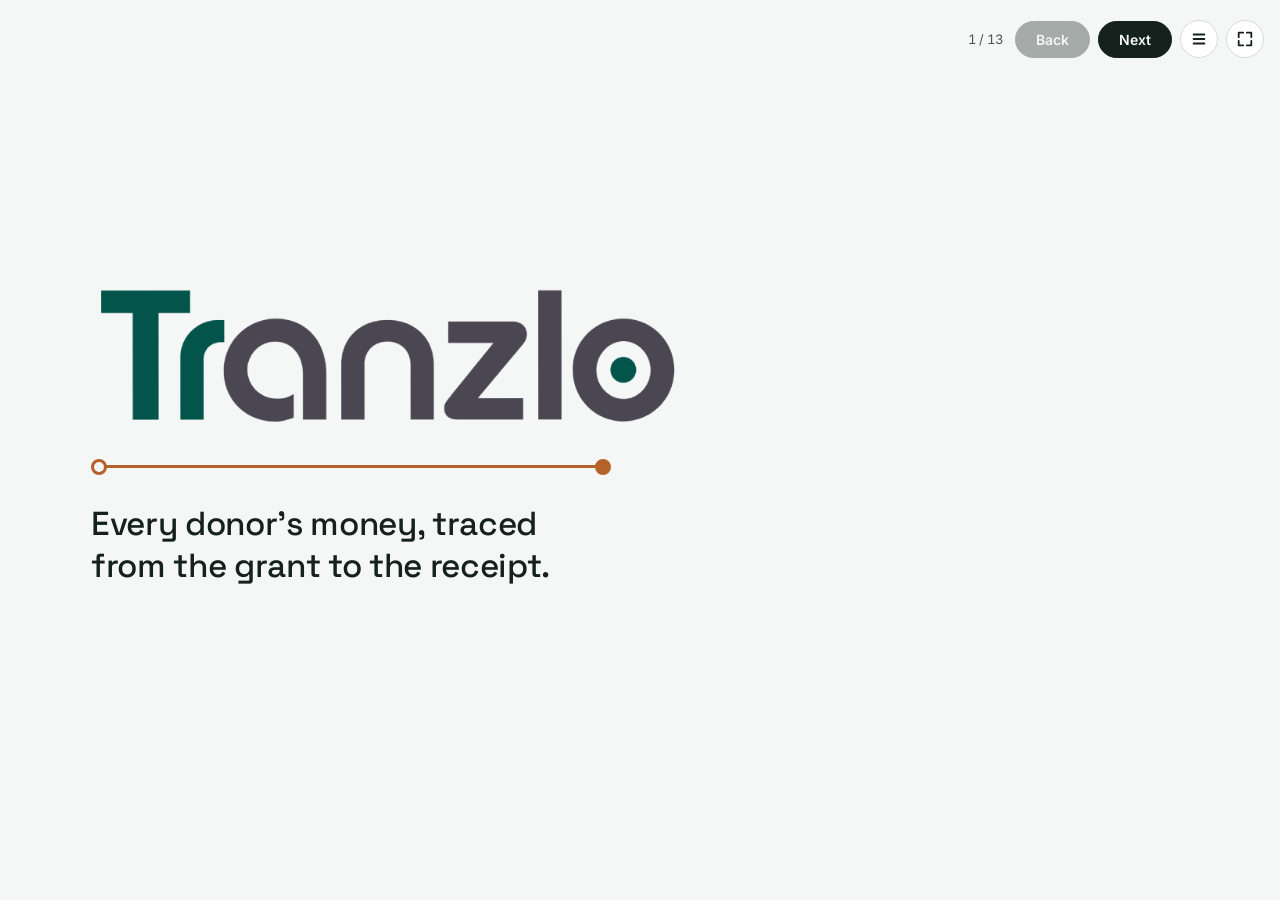
==== commit b119cfaa: "Update Tranzlo-for-ALC.html" ====
--- a/Tranzlo-for-ALC.html
+++ b/Tranzlo-for-ALC.html
@@ -2160,7 +2160,8 @@
       panel.setAttribute('data-k',key);
       [].forEach.call(panel.querySelectorAll('section[data-s]'),function(sec){sec.hidden=(Number(sec.dataset.s)!==f.s);});
     }
-    pos.textContent=(i+1)+' / '+frames.length;
+    pos.textContent=(f.p+1)+' / '+pages.length;
+    pos.title='Page '+(f.p+1)+' of '+pages.length;
     back.disabled=(i===0); next.disabled=(i===frames.length-1);
   }
   function goFull(){
